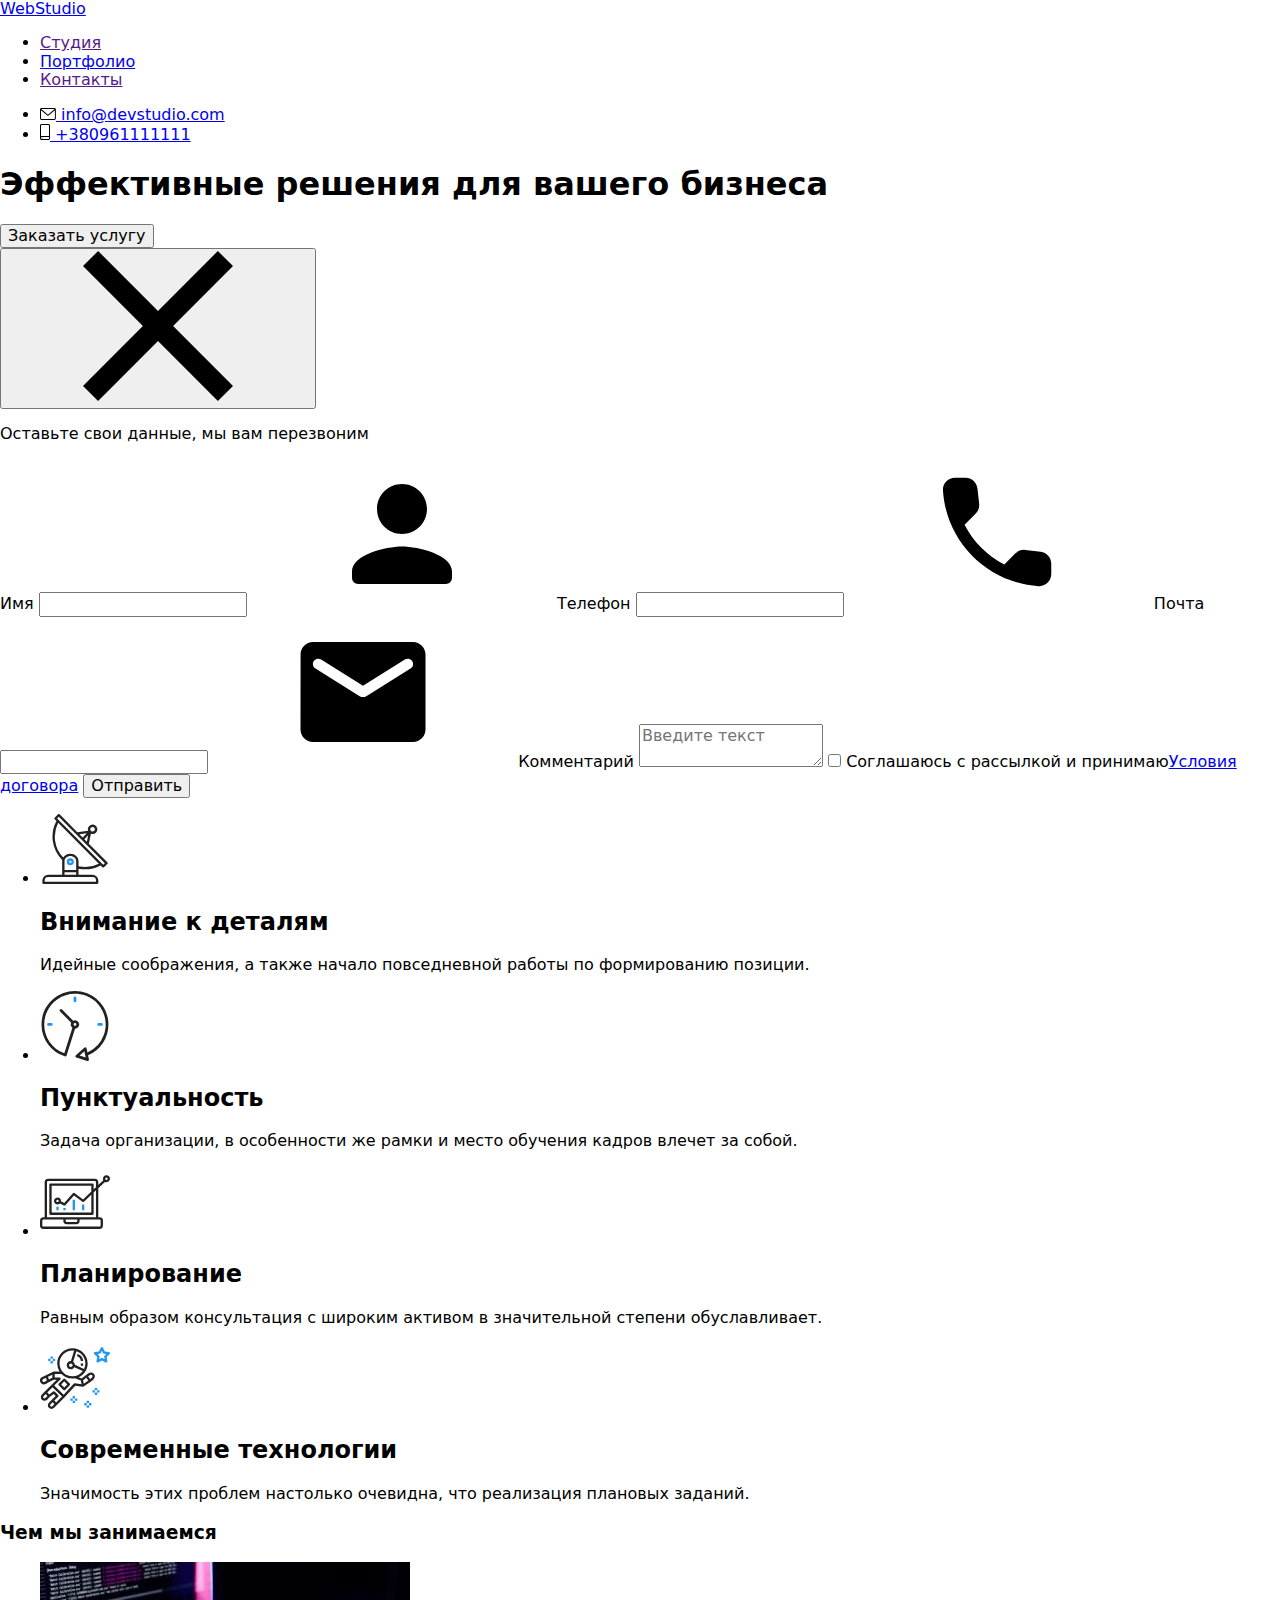
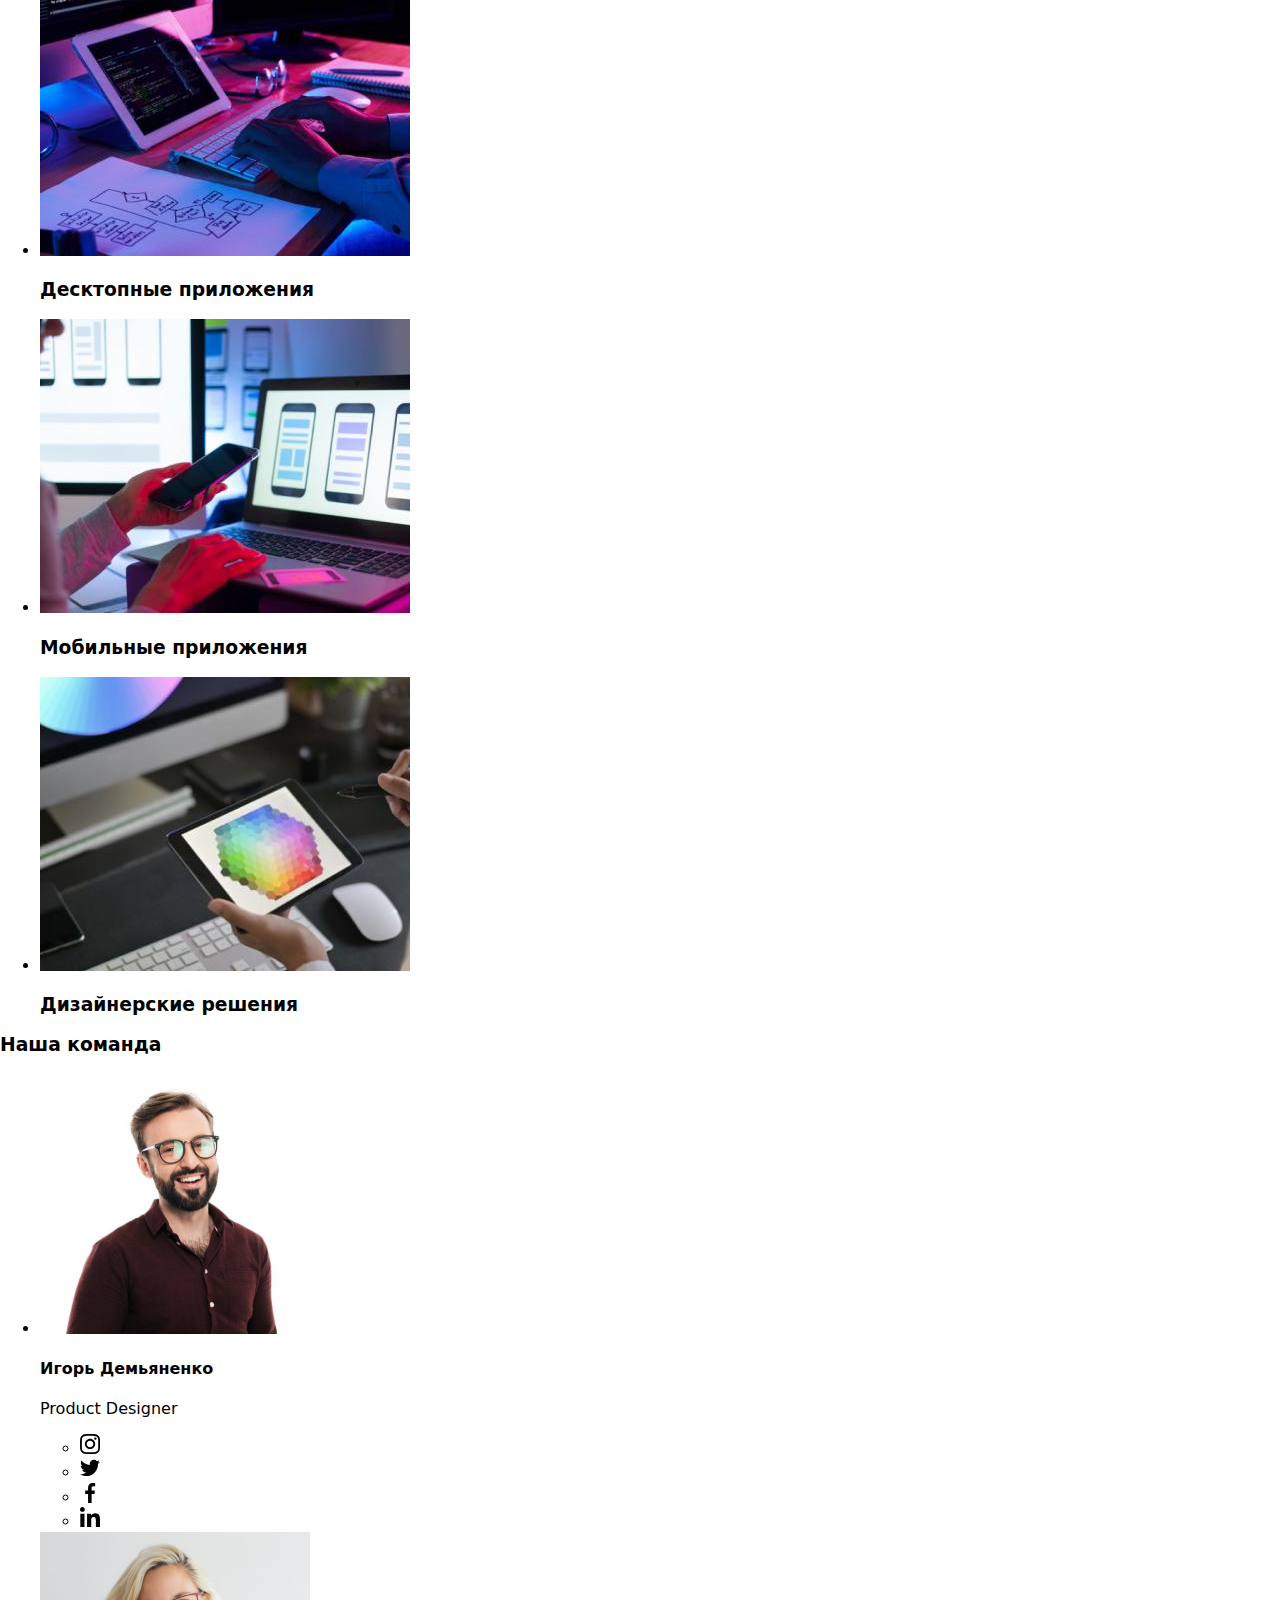
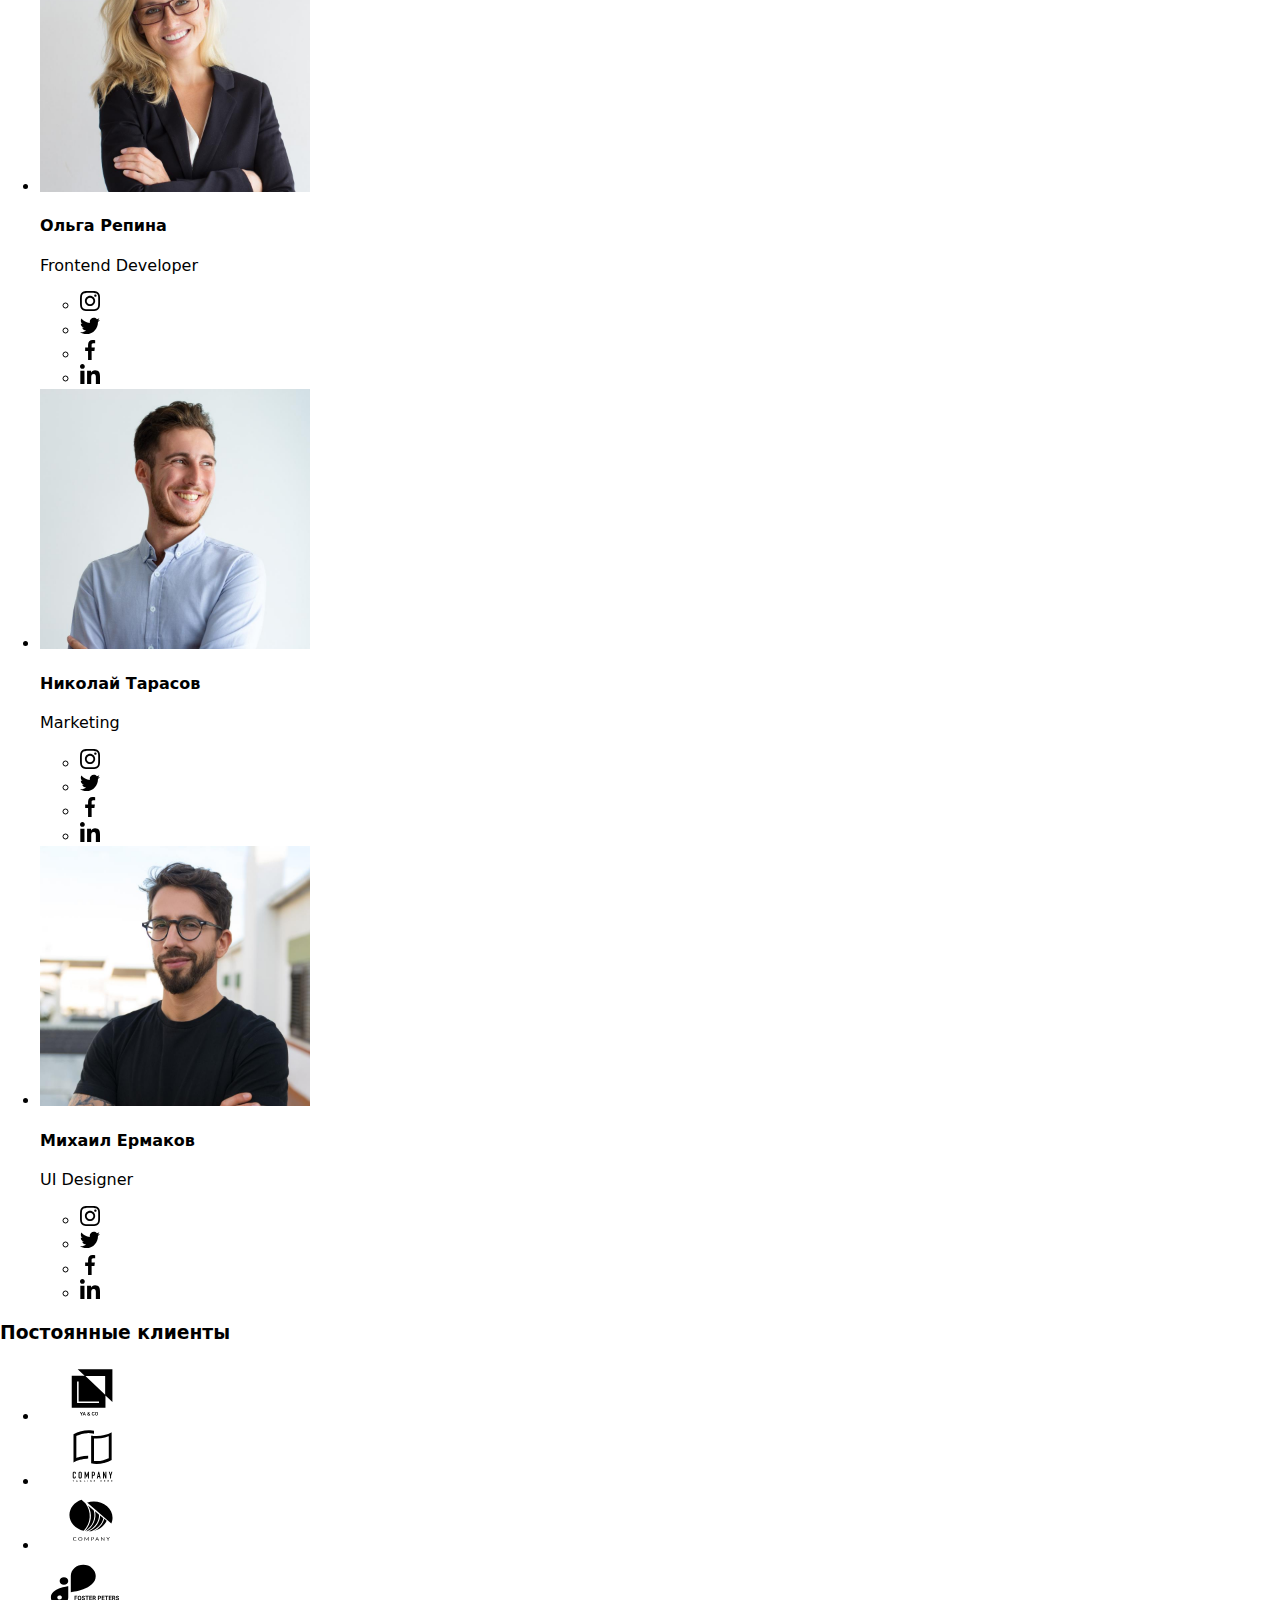
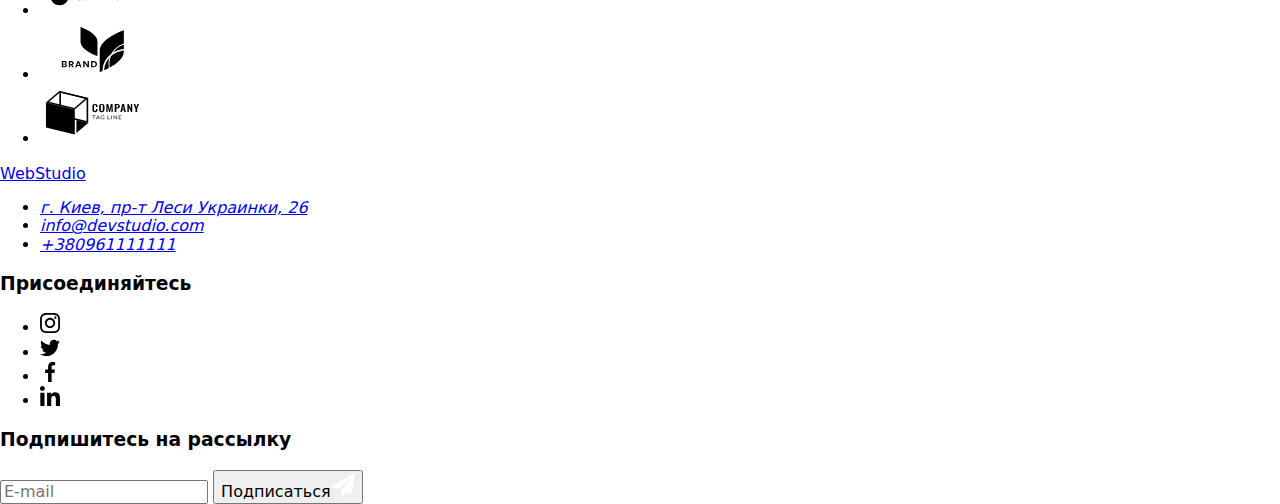
==== index.html @ 58b60725 "adding html" ====
<!DOCTYPE html>
<html lang="ru">
<head>
    <meta charset="UTF-8">
    <meta http-equiv="X-UA-Compatible" content="IE=edge">
    <meta name="viewport" content="width=device-width, initial-scale=1.0">
    <title>WebStudio</title>
    <link rel="preconnect" href="https://fonts.googleapis.com">
    <link rel="preconnect" href="https://fonts.gstatic.com" crossorigin>
    <link href="https://fonts.googleapis.com/css2?family=Raleway:wght@700&family=Roboto:wght@400;500;700;900&display=swap"
        rel="stylesheet">
    <link rel="stylesheet" href="https://cdnjs.cloudflare.com/ajax/libs/modern-normalize/1.1.0/modern-normalize.min.css">
    <link rel="stylesheet" href="./css/styles.css">
</head>

<body>
    <!-- Шапка -->
    <header class="header">
        <div class="container main-nav">
    <nav class="main-nav">
    <a href="/index.html" class="logo">Web<span class="logo-part">Studio</span></a>
    <ul class="site-nav">
        <li class="item"><a href="" class="link current">Студия</a></li>
        <li class="item"><a href="./portfolio.html" class="link">Портфолио</a></li>
        <li class="item"><a href="" class="link">Контакты</a></li>
    </ul>
    </nav>
    <ul class="contacts-nav">
    <li class="item">
        <a href="mailto:info@devstudio.com" class="link">
            <svg class="header-icon" width="16px" height="12px">
                <use href="./images/sprite.svg#icon-envelope"></use>
            </svg>
            info@devstudio.com
        </a>
    </li>
    <li class="item">
        <a href="tel:+380961111111" class="link">
            <svg class="header-icon" width="10px" height="16px">
                <use href="./images/sprite.svg#icon-smartphone"></use>
            </svg>
            +380961111111
        </a>
    </li>
    </ul>
    </div>
    </header>

<main>
    <!-- Герой -->
      <section class="hero">
        <div class="container">
        <h1 class="title">Эффективные решения для вашего бизнеса</h1>
        <button type="button" class="button" data-modal-open>Заказать услугу</button>
    </div>
    <!-- Модальное окно -->
    <div class="backdrop is-hidden" data-modal>
        <div class="modal">
            <button class="modal-btn" type="button" data-modal-close>
                <svg class="icon-close">
                    <use href="./images/sprite.svg#icon-close"></use>
                </svg>
            </button>

            <p class="modal-title">Оставьте свои данные, мы вам перезвоним</p>
            <form class="modal-form" autocomplete="off">
                <label class="modal-label">
                    <span class="modal-label-title">Имя</span>
                    <input class="modal-input" type="text" required>
                    <svg class="icon-modal">
                        <use href="./images/sprite.svg#icon-user"></use>
                    </svg>
                </label>
                <label class="modal-label">
                    <span class="modal-label-title">Телефон</span>
                    <input class="modal-input" type="tel" required>
                    <svg class="icon-modal">
                        <use href="./images/sprite.svg#icon-tel"></use>
                    </svg>
                </label>
                <label class="modal-label">
                    <span class="modal-label-title">Почта</span>
                    <input class="modal-input" type="email" required>
                    <svg class="icon-modal">
                        <use href="./images/sprite.svg#icon-mail"></use>
                    </svg>
                </label>
                <label class="modal-label">
                    <span class="modal-label-title">Комментарий</span>
                    <textarea class="area-text" name="comment" placeholder="Введите текст"></textarea>
                </label>
                <label class="modal-checkbox">
                    <input class="checkbox" type="checkbox" required>
                    <span class="icon-check"></span>
                    Соглашаюсь с рассылкой и принимаю<a class="terms-link" href="#">Условия
                        договора</a>
                </label>
                <button class="modal-button" type="submit">Отправить</button>
                </form>
            </form>
        </div>
    </div>

    </section>
       <!-- Наши преимущества -->
    <section class="section">
        <div class="container">
    <ul class="benefits">
        <li class="item">
            <div class="benefits-icon-block">
            <svg class="benefits-icon" width="70px" height="70px">
                <use href="./images/sprite.svg#icon-antenna"></use>
            </svg>
            </div>
            <h2 class="benefits-title">Внимание к деталям</h2>
            <p class="benefits-text">Идейные соображения, а также начало повседневной работы по формированию позиции.</p>
        </li>
        <li class="item">
            <div class="benefits-icon-block">
            <svg class="benefits-icon" width="70px" height="70px">
                <use href="./images/sprite.svg#icon-clock"></use>
            </svg>
            </div>
            <h2 class="benefits-title">Пунктуальность</h2>
            <p class="benefits-text">Задача организации, в особенности же рамки и место обучения кадров влечет за собой.</p>
        </li>
        <li class="item">
            <div class="benefits-icon-block">
            <svg class="benefits-icon" width="70px" height="70px">
                <use href="./images/sprite.svg#icon-diagram"></use>
            </svg>
            </div>
            <h2 class="benefits-title">Планирование</h2>
            <p class="benefits-text">Равным образом консультация с широким активом в значительной степени обуславливает.</p>
        </li>
        <li class="item">
            <div class="benefits-icon-block">
            <svg class="benefits-icon" width="70px" height="70px">
                <use href="./images/sprite.svg#icon-astronaut"></use>
            </svg>
            </div>
            <h2 class="benefits-title">Современные технологии</h2>
            <p class="benefits-text">Значимость этих проблем настолько очевидна, что реализация плановых заданий.</p>
        </li>
    </ul>
    </div>
</section>
    <!-- Чем мы занимаемся -->
<section class="work">
    <div class="container">
    <h3 class="title">Чем мы занимаемся</h3>
    <ul class="work-items">
    <li class="item">
        <div class="work-box-image">
    <img src="./images/box1.jpg" alt="developer" width="370" class="img">
    <div class="work-box">
        <h3 class="work-box-title">Десктопные приложения</h3>
    </div>
    </div>
</li>
    <li class="item">
        <div class="work-box-image">
    <img src="./images/box2.jpg" alt="mobile-app" width="370" class="img">
    <div class="work-box">
        <h3 class="work-box-title">Мобильные приложения</h3>
    </div>
    </div>
    </li>
    <li class="item">
        <div class="work-box-image">
    <img src="./images/box3.jpg" alt="web-design" width="370" class="img">
    <div class="work-box">
        <h3 class="work-box-title">Дизайнерские решения</h3>
    </div>
    </div>
    </li>
    </ul>
    </div>
</section>
    <!-- Наша команда -->
<section class="team section">
    <div class="container">
    <h3 class="title">Наша команда</h3>
    <ul class="team-list">
    <li class="item">
        <img src="./images/photo1.jpg" alt="product-desinger-photo" width="270" class="img">
        <h4 class="team-member">Игорь Демьяненко</h4>
        <p lang="en" class="profession">Product Designer</p>
        <ul class="team-social list">
            <li class="team-social-item">
                <a href="https://www.instagram.com" class="team-social-link link">
                <svg class="team-social-icon" width="20px" height="20px">
                    <use href="./images/sprite.svg#icon-instagram"></use>
                </svg>
                </a>
            </li>
            <li class="team-social-item">
                <a href="https://www.twitter.com" class="team-social-link link">
                    <svg class="team-social-icon" width="20px" height="20px">
                        <use href="./images/sprite.svg#icon-twitter"></use>
                    </svg>
                </a>
            </li>
            <li class="team-social-item">
                <a href="https://www.facebook.com" class="team-social-link link">
                    <svg class="team-social-icon" width="20px" height="20px">
                        <use href="./images/sprite.svg#icon-facebook"></use>
                    </svg>
                </a>
            </li>
            <li class="team-social-item">
                <a href="https://www.linkedin.com" class="team-social-link link">
                    <svg class="team-social-icon" width="20px" height="20px">
                        <use href="./images/sprite.svg#icon-linkedin"></use>
                    </svg>
                </a>
            </li>
        </ul>
    </li>
    <li class="item">
        <img src="./images/photo2.jpg" alt="frontend-developer-photo" width="270" class="img">
        <h4 class="team-member">Ольга Репина</h4>
        <p lang="en" class="profession">Frontend Developer</p>
        <ul class="team-social list">
            <li class="team-social-item">
                <a href="https://www.instagram.com" class="team-social-link link">
                    <svg class="team-social-icon" width="20px" height="20px">
                        <use href="./images/sprite.svg#icon-instagram"></use>
                    </svg>
                </a>
            </li>
            <li class="team-social-item">
                <a href="https://www.twitter.com" class="team-social-link link">
                    <svg class="team-social-icon" width="20px" height="20px">
                        <use href="./images/sprite.svg#icon-twitter"></use>
                    </svg>
                </a>
            </li>
            <li class="team-social-item">
                <a href="https://www.facebook.com" class="team-social-link link">
                    <svg class="team-social-icon" width="20px" height="20px">
                        <use href="./images/sprite.svg#icon-facebook"></use>
                    </svg>
                </a>
            </li>
            <li class="team-social-item">
                <a href="https://www.linkedin.com" class="team-social-link link">
                    <svg class="team-social-icon" width="20px" height="20px">
                        <use href="./images/sprite.svg#icon-linkedin"></use>
                    </svg>
                </a>
            </li>
        </ul>
    </li>
    <li class="item">
        <img src="./images/photo3.jpg" alt="marketing-manager-photo" width="270" class="img">
        <h4 class="team-member">Николай Тарасов</h4>
        <p lang="en" class="profession">Marketing</p>
        <ul class="team-social list">
            <li class="team-social-item">
                <a href="https://www.instagram.com" class="team-social-link link">
                    <svg class="team-social-icon" width="20px" height="20px">
                        <use href="./images/sprite.svg#icon-instagram"></use>
                    </svg>
                </a>
            </li>
            <li class="team-social-item">
                <a href="https://www.twitter.com" class="team-social-link link">
                    <svg class="team-social-icon" width="20px" height="20px">
                        <use href="./images/sprite.svg#icon-twitter"></use>
                    </svg>
                </a>
            </li>
            <li class="team-social-item">
                <a href="https://www.facebook.com" class="team-social-link link">
                    <svg class="team-social-icon" width="20px" height="20px">
                        <use href="./images/sprite.svg#icon-facebook"></use>
                    </svg>
                </a>
            </li>
            <li class="team-social-item">
                <a href="https://www.linkedin.com" class="team-social-link link">
                    <svg class="team-social-icon" width="20px" height="20px">
                        <use href="./images/sprite.svg#icon-linkedin"></use>
                    </svg>
                </a>
            </li>
        </ul>
    </li>
    <li class="item">
        <img src="./images/photo4.jpg" alt="ui-designer-photo" width="270" class="img">
        <h4 class="team-member">Михаил Ермаков</h4>
        <p lang="en" class="profession">UI Designer</p>
        <ul class="team-social list">
            <li class="team-social-item">
                <a href="https://www.instagram.com" class="team-social-link link">
                    <svg class="team-social-icon" width="20px" height="20px">
                        <use href="./images/sprite.svg#icon-instagram"></use>
                    </svg>
                </a>
            </li>
            <li class="team-social-item">
                <a href="https://www.twitter.com" class="team-social-link link">
                    <svg class="team-social-icon" width="20px" height="20px">
                        <use href="./images/sprite.svg#icon-twitter"></use>
                    </svg>
                </a>
            </li>
            <li class="team-social-item">
                <a href="https://www.facebook.com" class="team-social-link link">
                    <svg class="team-social-icon" width="20px" height="20px">
                        <use href="./images/sprite.svg#icon-facebook"></use>
                    </svg>
                </a>
            </li>
            <li class="team-social-item">
                <a href="https://www.linkedin.com" class="team-social-link link">
                    <svg class="team-social-icon" width="20px" height="20px">
                        <use href="./images/sprite.svg#icon-linkedin"></use>
                    </svg>
                </a>
            </li>
        </ul>
    </li>
    </ul>
    </div>
    </section>
    <!-- Постоянные клиенты -->
<section class="clients section">
    <div class="container">
        <h3 class="title">Постоянные клиенты</h3>
        <ul class="clients-list">
            <li class="clients-item">
        <div class="clients-icon-block">
        <a href="" class="clients-link">
        <svg class="clients-icon" width="106px" height="60px">
        <use href="./images/sprite.svg#icon-Logo-1"></use>
        </svg>
        </a>
        </div>
            </li>
            <li class="clients-item">
                <div class="clients-icon-block">
                    <a href="" class="clients-link">
                        <svg class="clients-icon" width="106px" height="60px">
                            <use href="./images/sprite.svg#icon-Logo-2"></use>
                        </svg>
                    </a>
                </div>
            </li>
            <li class="clients-item">
                <div class="clients-icon-block">
                    <a href="" class="clients-link">
                        <svg class="clients-icon" width="106px" height="60px">
                            <use href="./images/sprite.svg#icon-Logo-3"></use>
                        </svg>
                    </a>
                </div>
            </li>
            <li class="clients-item">
                <div class="clients-icon-block">
                    <a href="" class="clients-link">
                        <svg class="clients-icon" width="106px" height="60px">
                            <use href="./images/sprite.svg#icon-Logo-4"></use>
                        </svg>
                    </a>
                </div>
            </li>
            <li class="clients-item">
                <div class="clients-icon-block">
                    <a href="" class="clients-link">
                        <svg class="clients-icon" width="106px" height="60px">
                            <use href="./images/sprite.svg#icon-Logo-5"></use>
                        </svg>
                    </a>
                </div>
            </li>
            <li class="clients-item">
                <div class="clients-icon-block">
                    <a href="" class="clients-link">
                        <svg class="clients-icon" width="106px" height="60px">
                            <use href="./images/sprite.svg#icon-Logo-6"></use>
                        </svg>
                    </a>
                </div>
            </li>
        </ul>
    </div>
    </section>
</main>
    <!-- Подвал -->
<footer class="footer-main">
    <div class="container footer">
        <div class="footer-nav">
    <a href="/index.html" class="logo">Web<span class="logo-part-2">Studio</span></a>
    <address class="address">
    <ul class="footer-items">
        <li class="item">
            <a href="https://www.google.com.ua/maps/place/%D0%B1%D1%83%D0%BB.+%D0%9B%D0%B5%D1%81%D0%B8+%D0%A3%D0%BA%D1%80%D0%B0%D0%B8%D0%BD%D0%BA%D0%B8,+26,+%D0%9A%D0%B8%D0%B5%D0%B2,+02000/@50.4265841,30.5361971,17z/data=!3m1!4b1!4m5!3m4!1s0x40d4cf0e033ecbe9:0x57a4dffefec77da0!8m2!3d50.4265807!4d30.5383858?hl=ru" target="_blank" class="actual-address">г. Киев, пр-т Леси Украинки, 26</a>
        </li>
        <li class="item">
            <a href="mailto:info@devstudio.com" class="contacts">info@devstudio.com</a>
        </li>
        <li class="item">
            <a href="tel:+380961111111" class="contacts">+380961111111</a>
        </li>
    </ul>
    </address>
    </div>
    <div class="connection">
        <h3 class="conection-title">Присоединяйтесь</h3>
        <ul class="connection-social">
            <li class="connection-social-item">
                <a href="https://www.instagram.com" class="connection-link">
                    <svg class="connection-social-icon" width="20px" height="20px">
                        <use href="./images/sprite.svg#icon-instagram"></use>
                    </svg>
                </a>
            </li>
            <li class="connection-social-item">
                <a href="https://www.twitter.com" class="connection-link">
                    <svg class="connection-social-icon" width="20px" height="20px">
                        <use href="./images/sprite.svg#icon-twitter"></use>
                    </svg>
                </a>
            </li>
            <li class="connection-social-item">
                <a href="https://www.facebook.com" class="connection-link">
                    <svg class="connection-social-icon" width="20px" height="20px">
                        <use href="./images/sprite.svg#icon-facebook"></use>
                    </svg>
                </a>
            </li>
            <li class="connection-social-item">
                <a href="https://www.linkedin.com" class="connection-link">
                    <svg class="connection-social-icon" width="20px" height="20px">
                        <use href="./images/sprite.svg#icon-linkedin"></use>
                    </svg>
                </a>
            </li>
        </ul>
    </div>
    <div class="mailing">
        <h3 class="mailing-title">Подпишитесь на рассылку</h3>
        <form class="mailing-form">
           <input type="text" name="mailing" placeholder="E-mail" autocomplete="off" class="footer-input"/>
           <button type="submit" class="footer-button">Подписаться<svg class="icon-send" width="24" height="24">
                <use href="./images/sprite.svg#icon-send"></use>
                </svg>
           </button>
        </form>
    </div>
</div>
    </footer>

    <script src="./js/modal.js"></script>
</body>
</html>
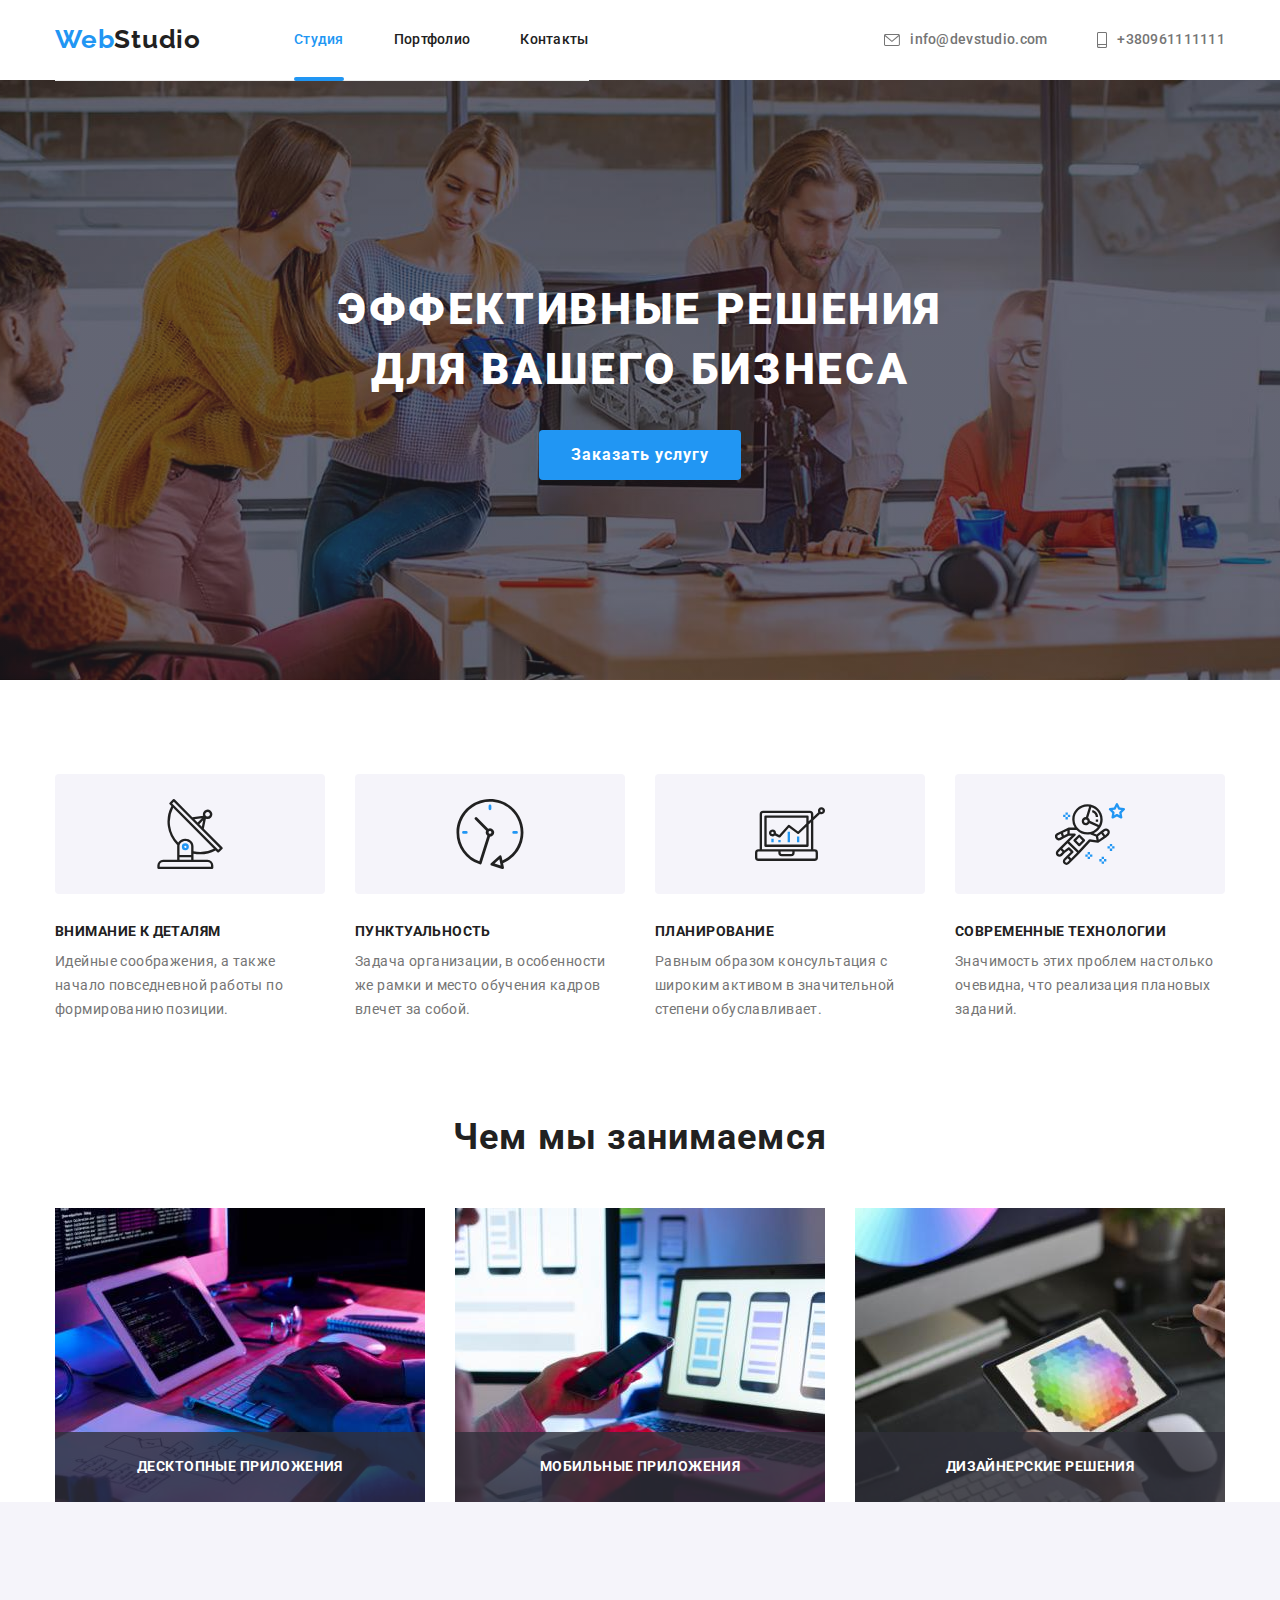
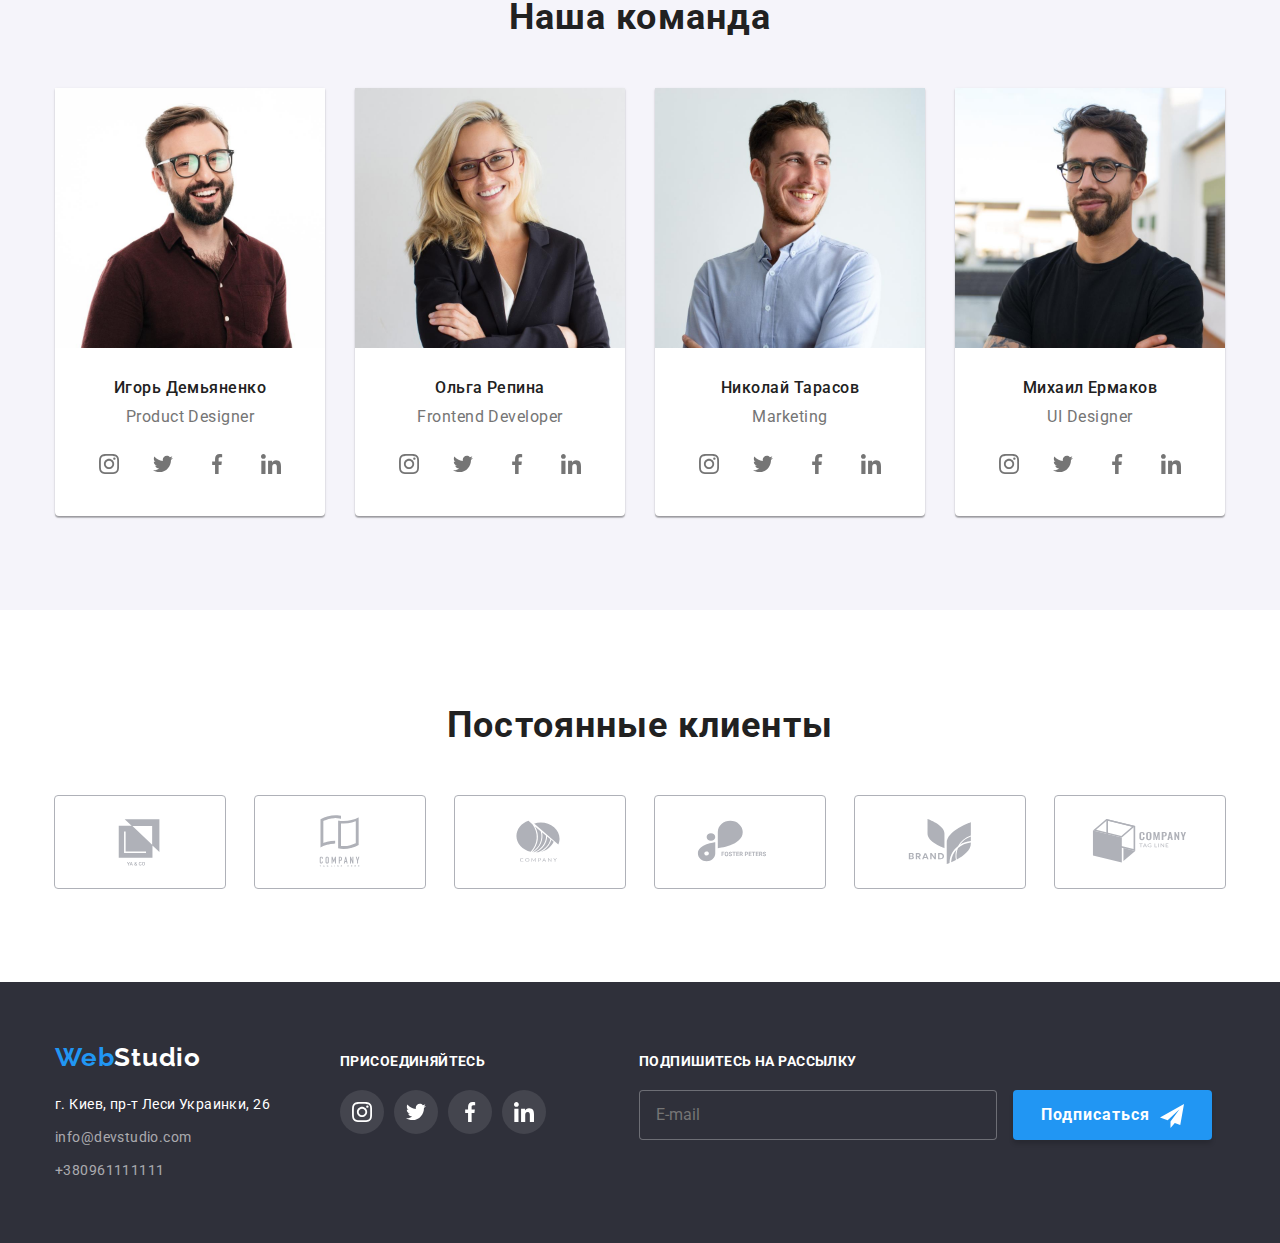
==== commit ea7bece9: "update with BEM" ====
--- a/index.html
+++ b/index.html
@@ -20,23 +20,23 @@
     <nav class="main-nav">
     <a href="/index.html" class="logo">Web<span class="logo-part">Studio</span></a>
     <ul class="site-nav">
-        <li class="item"><a href="" class="link current">Студия</a></li>
-        <li class="item"><a href="./portfolio.html" class="link">Портфолио</a></li>
-        <li class="item"><a href="" class="link">Контакты</a></li>
+        <li class="site-nav__item"><a href="" class="site-nav__link current">Студия</a></li>
+        <li class="site-nav__item"><a href="./portfolio.html" class="site-nav__link">Портфолио</a></li>
+        <li class="site-nav__item"><a href="" class="site-nav__link">Контакты</a></li>
     </ul>
     </nav>
     <ul class="contacts-nav">
-    <li class="item">
-        <a href="mailto:info@devstudio.com" class="link">
-            <svg class="header-icon" width="16px" height="12px">
+    <li class="contacts-nav__item">
+        <a href="mailto:info@devstudio.com" class="contacts-nav__link">
+            <svg class="contacts-nav__header-icon" width="16px" height="12px">
                 <use href="./images/sprite.svg#icon-envelope"></use>
             </svg>
             info@devstudio.com
         </a>
     </li>
-    <li class="item">
-        <a href="tel:+380961111111" class="link">
-            <svg class="header-icon" width="10px" height="16px">
+    <li class="contacts-nav__item">
+        <a href="tel:+380961111111" class="contacts-nav__link">
+            <svg class="contacts-nav__header-icon" width="10px" height="16px">
                 <use href="./images/sprite.svg#icon-smartphone"></use>
             </svg>
             +380961111111
@@ -50,49 +50,49 @@
     <!-- Герой -->
       <section class="hero">
         <div class="container">
-        <h1 class="title">Эффективные решения для вашего бизнеса</h1>
-        <button type="button" class="button" data-modal-open>Заказать услугу</button>
+        <h1 class="hero__title">Эффективные решения для вашего бизнеса</h1>
+        <button type="button" class="hero__button" data-modal-open>Заказать услугу</button>
     </div>
     <!-- Модальное окно -->
     <div class="backdrop is-hidden" data-modal>
         <div class="modal">
-            <button class="modal-btn" type="button" data-modal-close>
-                <svg class="icon-close">
+            <button class="modal__button-close" type="button" data-modal-close>
+                <svg class="modal__icon-close">
                     <use href="./images/sprite.svg#icon-close"></use>
                 </svg>
             </button>
 
-            <p class="modal-title">Оставьте свои данные, мы вам перезвоним</p>
-            <form class="modal-form" autocomplete="off">
+            <p class="modal__title">Оставьте свои данные, мы вам перезвоним</p>
+            <form class="modal__form" autocomplete="off">
                 <label class="modal-label">
-                    <span class="modal-label-title">Имя</span>
-                    <input class="modal-input" type="text" required>
-                    <svg class="icon-modal">
+                    <span class="modal-label__title">Имя</span>
+                    <input class="modal-label__input" type="text" required>
+                    <svg class="modal-label__icon">
                         <use href="./images/sprite.svg#icon-user"></use>
                     </svg>
                 </label>
                 <label class="modal-label">
-                    <span class="modal-label-title">Телефон</span>
-                    <input class="modal-input" type="tel" required>
-                    <svg class="icon-modal">
+                    <span class="modal-label__title">Телефон</span>
+                    <input class="modal-label__input" type="tel" required>
+                    <svg class="modal-label__icon">
                         <use href="./images/sprite.svg#icon-tel"></use>
                     </svg>
                 </label>
                 <label class="modal-label">
-                    <span class="modal-label-title">Почта</span>
-                    <input class="modal-input" type="email" required>
-                    <svg class="icon-modal">
+                    <span class="modal-label__title">Почта</span>
+                    <input class="modal-label__input" type="email" required>
+                    <svg class="modal-label__icon">
                         <use href="./images/sprite.svg#icon-mail"></use>
                     </svg>
                 </label>
                 <label class="modal-label">
-                    <span class="modal-label-title">Комментарий</span>
-                    <textarea class="area-text" name="comment" placeholder="Введите текст"></textarea>
+                    <span class="modal-label__title">Комментарий</span>
+                    <textarea class="modal-label__area-text" name="comment" placeholder="Введите текст"></textarea>
                 </label>
-                <label class="modal-checkbox">
-                    <input class="checkbox" type="checkbox" required>
-                    <span class="icon-check"></span>
-                    Соглашаюсь с рассылкой и принимаю<a class="terms-link" href="#">Условия
+                <label class="modal-check">
+                    <input class="modal-check__checkbox" type="checkbox" required>
+                    <span class="modal-check__icon-check"></span>
+                    Соглашаюсь с рассылкой и принимаю<a class="modal-check__terms-link" href="#">Условия
                         договора</a>
                 </label>
                 <button class="modal-button" type="submit">Отправить</button>
@@ -106,41 +106,41 @@
     <section class="section">
         <div class="container">
     <ul class="benefits">
-        <li class="item">
-            <div class="benefits-icon-block">
-            <svg class="benefits-icon" width="70px" height="70px">
+        <li class="benefits-item">
+            <div class="benefits-item__icon-block">
+            <svg class="bbenefits-item__icon" width="70px" height="70px">
                 <use href="./images/sprite.svg#icon-antenna"></use>
             </svg>
             </div>
-            <h2 class="benefits-title">Внимание к деталям</h2>
-            <p class="benefits-text">Идейные соображения, а также начало повседневной работы по формированию позиции.</p>
-        </li>
-        <li class="item">
-            <div class="benefits-icon-block">
-            <svg class="benefits-icon" width="70px" height="70px">
+            <h2 class="benefits-item__title">Внимание к деталям</h2>
+            <p class="benefits-item__text">Идейные соображения, а также начало повседневной работы по формированию позиции.</p>
+        </li>
+        <li class="benefits-item">
+            <div class="benefits-item__icon-block">
+            <svg class="benefits-item__icon" width="70px" height="70px">
                 <use href="./images/sprite.svg#icon-clock"></use>
             </svg>
             </div>
-            <h2 class="benefits-title">Пунктуальность</h2>
-            <p class="benefits-text">Задача организации, в особенности же рамки и место обучения кадров влечет за собой.</p>
-        </li>
-        <li class="item">
-            <div class="benefits-icon-block">
-            <svg class="benefits-icon" width="70px" height="70px">
+            <h2 class="benefits-item__title">Пунктуальность</h2>
+            <p class="benefits-item__text">Задача организации, в особенности же рамки и место обучения кадров влечет за собой.</p>
+        </li>
+        <li class="benefits-item">
+            <div class="benefits-item__icon-block">
+            <svg class="benefits-item__icon" width="70px" height="70px">
                 <use href="./images/sprite.svg#icon-diagram"></use>
             </svg>
             </div>
-            <h2 class="benefits-title">Планирование</h2>
-            <p class="benefits-text">Равным образом консультация с широким активом в значительной степени обуславливает.</p>
-        </li>
-        <li class="item">
-            <div class="benefits-icon-block">
-            <svg class="benefits-icon" width="70px" height="70px">
+            <h2 class="benefits-item__title">Планирование</h2>
+            <p class="benefits-item__text">Равным образом консультация с широким активом в значительной степени обуславливает.</p>
+        </li>
+        <li class="benefits-item">
+            <div class="benefits-item__icon-block">
+            <svg class="benefits-item__icon" width="70px" height="70px">
                 <use href="./images/sprite.svg#icon-astronaut"></use>
             </svg>
             </div>
-            <h2 class="benefits-title">Современные технологии</h2>
-            <p class="benefits-text">Значимость этих проблем настолько очевидна, что реализация плановых заданий.</p>
+            <h2 class="benefits-item__title">Современные технологии</h2>
+            <p class="benefits-item__text">Значимость этих проблем настолько очевидна, что реализация плановых заданий.</p>
         </li>
     </ul>
     </div>
@@ -148,29 +148,29 @@
     <!-- Чем мы занимаемся -->
 <section class="work">
     <div class="container">
-    <h3 class="title">Чем мы занимаемся</h3>
+    <h3 class="work__title">Чем мы занимаемся</h3>
     <ul class="work-items">
-    <li class="item">
-        <div class="work-box-image">
+    <li class="work-items__item">
+        <div class="work-items__box-image">
     <img src="./images/box1.jpg" alt="developer" width="370" class="img">
-    <div class="work-box">
-        <h3 class="work-box-title">Десктопные приложения</h3>
+    <div class="work-items__work-box">
+        <h3 class="work-items__work-box-title">Десктопные приложения</h3>
     </div>
     </div>
 </li>
-    <li class="item">
-        <div class="work-box-image">
+    <li class="work-items__item">
+        <div class="work-items__box-image">
     <img src="./images/box2.jpg" alt="mobile-app" width="370" class="img">
-    <div class="work-box">
-        <h3 class="work-box-title">Мобильные приложения</h3>
-    </div>
-    </div>
-    </li>
-    <li class="item">
-        <div class="work-box-image">
+    <div class="work-items__work-box">
+        <h3 class="work-items__work-box-title">Мобильные приложения</h3>
+    </div>
+    </div>
+    </li>
+    <li class="work-items__item">
+        <div class="work-items__box-image">
     <img src="./images/box3.jpg" alt="web-design" width="370" class="img">
-    <div class="work-box">
-        <h3 class="work-box-title">Дизайнерские решения</h3>
+    <div class="work-items__work-box">
+        <h3 class="work-items__work-box-title">Дизайнерские решения</h3>
     </div>
     </div>
     </li>
@@ -180,142 +180,146 @@
     <!-- Наша команда -->
 <section class="team section">
     <div class="container">
-    <h3 class="title">Наша команда</h3>
+    <h3 class="team__title">Наша команда</h3>
     <ul class="team-list">
-    <li class="item">
+
+    <li class="team-item">
         <img src="./images/photo1.jpg" alt="product-desinger-photo" width="270" class="img">
-        <h4 class="team-member">Игорь Демьяненко</h4>
-        <p lang="en" class="profession">Product Designer</p>
+        <h4 class="team-item__member">Игорь Демьяненко</h4>
+        <p lang="en" class="team-item__profession">Product Designer</p>
         <ul class="team-social list">
-            <li class="team-social-item">
-                <a href="https://www.instagram.com" class="team-social-link link">
-                <svg class="team-social-icon" width="20px" height="20px">
+            <li class="team-social__item">
+                <a href="https://www.instagram.com" class="team-social__link link">
+                <svg class="team-social__icon" width="20px" height="20px">
                     <use href="./images/sprite.svg#icon-instagram"></use>
                 </svg>
                 </a>
             </li>
-            <li class="team-social-item">
-                <a href="https://www.twitter.com" class="team-social-link link">
-                    <svg class="team-social-icon" width="20px" height="20px">
+            <li class="team-social__item">
+                <a href="https://www.twitter.com" class="team-social__link link">
+                    <svg class="team-social__icon" width="20px" height="20px">
                         <use href="./images/sprite.svg#icon-twitter"></use>
                     </svg>
                 </a>
             </li>
-            <li class="team-social-item">
-                <a href="https://www.facebook.com" class="team-social-link link">
-                    <svg class="team-social-icon" width="20px" height="20px">
+            <li class="team-social__item">
+                <a href="https://www.facebook.com" class="team-social__link link">
+                    <svg class="team-social__icon" width="20px" height="20px">
                         <use href="./images/sprite.svg#icon-facebook"></use>
                     </svg>
                 </a>
             </li>
-            <li class="team-social-item">
-                <a href="https://www.linkedin.com" class="team-social-link link">
-                    <svg class="team-social-icon" width="20px" height="20px">
+            <li class="team-social__item">
+                <a href="https://www.linkedin.com" class="team-social__link link">
+                    <svg class="team-social__icon" width="20px" height="20px">
                         <use href="./images/sprite.svg#icon-linkedin"></use>
                     </svg>
                 </a>
             </li>
         </ul>
     </li>
-    <li class="item">
+
+    <li class="team-item">
         <img src="./images/photo2.jpg" alt="frontend-developer-photo" width="270" class="img">
-        <h4 class="team-member">Ольга Репина</h4>
-        <p lang="en" class="profession">Frontend Developer</p>
+        <h4 class="team-item__member">Ольга Репина</h4>
+        <p lang="en" class="team-item__profession">Frontend Developer</p>
         <ul class="team-social list">
-            <li class="team-social-item">
-                <a href="https://www.instagram.com" class="team-social-link link">
-                    <svg class="team-social-icon" width="20px" height="20px">
+            <li class="team-social__item">
+                <a href="https://www.instagram.com" class="team-social__link link">
+                    <svg class="team-social__icon" width="20px" height="20px">
                         <use href="./images/sprite.svg#icon-instagram"></use>
                     </svg>
                 </a>
             </li>
-            <li class="team-social-item">
-                <a href="https://www.twitter.com" class="team-social-link link">
-                    <svg class="team-social-icon" width="20px" height="20px">
+            <li class="team-social__item">
+                <a href="https://www.twitter.com" class="team-social__link link">
+                    <svg class="team-social__icon" width="20px" height="20px">
                         <use href="./images/sprite.svg#icon-twitter"></use>
                     </svg>
                 </a>
             </li>
-            <li class="team-social-item">
-                <a href="https://www.facebook.com" class="team-social-link link">
-                    <svg class="team-social-icon" width="20px" height="20px">
+            <li class="team-social__item">
+                <a href="https://www.facebook.com" class="team-social__link link">
+                    <svg class="team-social__icon" width="20px" height="20px">
                         <use href="./images/sprite.svg#icon-facebook"></use>
                     </svg>
                 </a>
             </li>
-            <li class="team-social-item">
-                <a href="https://www.linkedin.com" class="team-social-link link">
-                    <svg class="team-social-icon" width="20px" height="20px">
+            <li class="team-social__item">
+                <a href="https://www.linkedin.com" class="team-social__link link">
+                    <svg class="team-social__icon" width="20px" height="20px">
                         <use href="./images/sprite.svg#icon-linkedin"></use>
                     </svg>
                 </a>
             </li>
         </ul>
     </li>
-    <li class="item">
+
+    <li class="team-item">
         <img src="./images/photo3.jpg" alt="marketing-manager-photo" width="270" class="img">
-        <h4 class="team-member">Николай Тарасов</h4>
-        <p lang="en" class="profession">Marketing</p>
+        <h4 class="team-item__member">Николай Тарасов</h4>
+        <p lang="en" class="team-item__profession">Marketing</p>
         <ul class="team-social list">
-            <li class="team-social-item">
-                <a href="https://www.instagram.com" class="team-social-link link">
-                    <svg class="team-social-icon" width="20px" height="20px">
+            <li class="team-social__item">
+                <a href="https://www.instagram.com" class="team-social__link link">
+                    <svg class="team-social__icon" width="20px" height="20px">
                         <use href="./images/sprite.svg#icon-instagram"></use>
                     </svg>
                 </a>
             </li>
-            <li class="team-social-item">
-                <a href="https://www.twitter.com" class="team-social-link link">
-                    <svg class="team-social-icon" width="20px" height="20px">
+            <li class="team-social__item">
+                <a href="https://www.twitter.com" class="team-social__link link">
+                    <svg class="team-social__icon" width="20px" height="20px">
                         <use href="./images/sprite.svg#icon-twitter"></use>
                     </svg>
                 </a>
             </li>
-            <li class="team-social-item">
-                <a href="https://www.facebook.com" class="team-social-link link">
-                    <svg class="team-social-icon" width="20px" height="20px">
+            <li class="team-social__item">
+                <a href="https://www.facebook.com" class="team-social__link link">
+                    <svg class="team-social__icon" width="20px" height="20px">
                         <use href="./images/sprite.svg#icon-facebook"></use>
                     </svg>
                 </a>
             </li>
-            <li class="team-social-item">
-                <a href="https://www.linkedin.com" class="team-social-link link">
-                    <svg class="team-social-icon" width="20px" height="20px">
+            <li class="team-social__item">
+                <a href="https://www.linkedin.com" class="team-social__link link">
+                    <svg class="team-social__icon" width="20px" height="20px">
                         <use href="./images/sprite.svg#icon-linkedin"></use>
                     </svg>
                 </a>
             </li>
         </ul>
     </li>
-    <li class="item">
+
+    <li class="team-item">
         <img src="./images/photo4.jpg" alt="ui-designer-photo" width="270" class="img">
-        <h4 class="team-member">Михаил Ермаков</h4>
-        <p lang="en" class="profession">UI Designer</p>
+        <h4 class="team-item__member">Михаил Ермаков</h4>
+        <p lang="en" class="team-item__profession">UI Designer</p>
         <ul class="team-social list">
-            <li class="team-social-item">
-                <a href="https://www.instagram.com" class="team-social-link link">
-                    <svg class="team-social-icon" width="20px" height="20px">
+            <li class="team-social__item">
+                <a href="https://www.instagram.com" class="team-social__link link">
+                    <svg class="team-social__icon" width="20px" height="20px">
                         <use href="./images/sprite.svg#icon-instagram"></use>
                     </svg>
                 </a>
             </li>
-            <li class="team-social-item">
-                <a href="https://www.twitter.com" class="team-social-link link">
-                    <svg class="team-social-icon" width="20px" height="20px">
+            <li class="team-social__item">
+                <a href="https://www.twitter.com" class="team-social__link link">
+                    <svg class="team-social__icon" width="20px" height="20px">
                         <use href="./images/sprite.svg#icon-twitter"></use>
                     </svg>
                 </a>
             </li>
-            <li class="team-social-item">
-                <a href="https://www.facebook.com" class="team-social-link link">
-                    <svg class="team-social-icon" width="20px" height="20px">
+            <li class="team-social__item">
+                <a href="https://www.facebook.com" class="team-social__link link">
+                    <svg class="team-social__icon" width="20px" height="20px">
                         <use href="./images/sprite.svg#icon-facebook"></use>
                     </svg>
                 </a>
             </li>
-            <li class="team-social-item">
-                <a href="https://www.linkedin.com" class="team-social-link link">
-                    <svg class="team-social-icon" width="20px" height="20px">
+            <li class="team-social__item">
+                <a href="https://www.linkedin.com" class="team-social__link link">
+                    <svg class="team-social__icon" width="20px" height="20px">
                         <use href="./images/sprite.svg#icon-linkedin"></use>
                     </svg>
                 </a>
@@ -328,57 +332,57 @@
     <!-- Постоянные клиенты -->
 <section class="clients section">
     <div class="container">
-        <h3 class="title">Постоянные клиенты</h3>
+        <h3 class="clients__title">Постоянные клиенты</h3>
         <ul class="clients-list">
             <li class="clients-item">
-        <div class="clients-icon-block">
-        <a href="" class="clients-link">
-        <svg class="clients-icon" width="106px" height="60px">
+        <div class="clients-item__icon-block">
+        <a href="" class="clients-item__link">
+        <svg class="clients-item__icon" width="106px" height="60px">
         <use href="./images/sprite.svg#icon-Logo-1"></use>
         </svg>
         </a>
         </div>
             </li>
             <li class="clients-item">
-                <div class="clients-icon-block">
-                    <a href="" class="clients-link">
-                        <svg class="clients-icon" width="106px" height="60px">
+                <div class="clients-item__icon-block">
+                    <a href="" class="clients-item__link">
+                        <svg class="clients-item__icon" width="106px" height="60px">
                             <use href="./images/sprite.svg#icon-Logo-2"></use>
                         </svg>
                     </a>
                 </div>
             </li>
             <li class="clients-item">
-                <div class="clients-icon-block">
-                    <a href="" class="clients-link">
-                        <svg class="clients-icon" width="106px" height="60px">
+                <div class="clients-item__icon-block">
+                    <a href="" class="clients-item__link">
+                        <svg class="clients-item__icon" width="106px" height="60px">
                             <use href="./images/sprite.svg#icon-Logo-3"></use>
                         </svg>
                     </a>
                 </div>
             </li>
             <li class="clients-item">
-                <div class="clients-icon-block">
-                    <a href="" class="clients-link">
-                        <svg class="clients-icon" width="106px" height="60px">
+                <div class="clients-item__icon-block">
+                    <a href="" class="clients-item__link">
+                        <svg class="clients-item__icon" width="106px" height="60px">
                             <use href="./images/sprite.svg#icon-Logo-4"></use>
                         </svg>
                     </a>
                 </div>
             </li>
             <li class="clients-item">
-                <div class="clients-icon-block">
-                    <a href="" class="clients-link">
-                        <svg class="clients-icon" width="106px" height="60px">
+                <div class="clients-item__icon-block">
+                    <a href="" class="clients-item__link">
+                        <svg class="clients-item__icon" width="106px" height="60px">
                             <use href="./images/sprite.svg#icon-Logo-5"></use>
                         </svg>
                     </a>
                 </div>
             </li>
             <li class="clients-item">
-                <div class="clients-icon-block">
-                    <a href="" class="clients-link">
-                        <svg class="clients-icon" width="106px" height="60px">
+                <div class="clients-item__icon-block">
+                    <a href="" class="clients-item__link">
+                        <svg class="clients-item__icon" width="106px" height="60px">
                             <use href="./images/sprite.svg#icon-Logo-6"></use>
                         </svg>
                     </a>
@@ -393,58 +397,60 @@
     <div class="container footer">
         <div class="footer-nav">
     <a href="/index.html" class="logo">Web<span class="logo-part-2">Studio</span></a>
-    <address class="address">
-    <ul class="footer-items">
-        <li class="item">
-            <a href="https://www.google.com.ua/maps/place/%D0%B1%D1%83%D0%BB.+%D0%9B%D0%B5%D1%81%D0%B8+%D0%A3%D0%BA%D1%80%D0%B0%D0%B8%D0%BD%D0%BA%D0%B8,+26,+%D0%9A%D0%B8%D0%B5%D0%B2,+02000/@50.4265841,30.5361971,17z/data=!3m1!4b1!4m5!3m4!1s0x40d4cf0e033ecbe9:0x57a4dffefec77da0!8m2!3d50.4265807!4d30.5383858?hl=ru" target="_blank" class="actual-address">г. Киев, пр-т Леси Украинки, 26</a>
-        </li>
-        <li class="item">
-            <a href="mailto:info@devstudio.com" class="contacts">info@devstudio.com</a>
-        </li>
-        <li class="item">
-            <a href="tel:+380961111111" class="contacts">+380961111111</a>
+    <address>
+    <ul class="address-list list">
+        <li class="address-list__item">
+            <a href="https://www.google.com.ua/maps/place/%D0%B1%D1%83%D0%BB.+%D0%9B%D0%B5%D1%81%D0%B8+%D0%A3%D0%BA%D1%80%D0%B0%D0%B8%D0%BD%D0%BA%D0%B8,+26,+%D0%9A%D0%B8%D0%B5%D0%B2,+02000/@50.4265841,30.5361971,17z/data=!3m1!4b1!4m5!3m4!1s0x40d4cf0e033ecbe9:0x57a4dffefec77da0!8m2!3d50.4265807!4d30.5383858?hl=ru" target="_blank" class="address-list__actual-address">г. Киев, пр-т Леси Украинки, 26</a>
+        </li>
+        <li class="address-list__item">
+            <a href="mailto:info@devstudio.com" class="address-list__contacts">info@devstudio.com</a>
+        </li>
+        <li class="address-list__item">
+            <a href="tel:+380961111111" class="address-list__contacts">+380961111111</a>
         </li>
     </ul>
     </address>
     </div>
+
     <div class="connection">
-        <h3 class="conection-title">Присоединяйтесь</h3>
+        <h3 class="conection__title">Присоединяйтесь</h3>
         <ul class="connection-social">
-            <li class="connection-social-item">
-                <a href="https://www.instagram.com" class="connection-link">
-                    <svg class="connection-social-icon" width="20px" height="20px">
+            <li class="connection-social__item">
+                <a href="https://www.instagram.com" class="connection-social__link">
+                    <svg class="connection-social__icon" width="20px" height="20px">
                         <use href="./images/sprite.svg#icon-instagram"></use>
                     </svg>
                 </a>
             </li>
-            <li class="connection-social-item">
-                <a href="https://www.twitter.com" class="connection-link">
-                    <svg class="connection-social-icon" width="20px" height="20px">
+            <li class="connection-social__item">
+                <a href="https://www.twitter.com" class="connection-social__link">
+                    <svg class="connection-social__icon" width="20px" height="20px">
                         <use href="./images/sprite.svg#icon-twitter"></use>
                     </svg>
                 </a>
             </li>
-            <li class="connection-social-item">
-                <a href="https://www.facebook.com" class="connection-link">
-                    <svg class="connection-social-icon" width="20px" height="20px">
+            <li class="connection-social__item">
+                <a href="https://www.facebook.com" class="connection-social__link">
+                    <svg class="connection-social__icon" width="20px" height="20px">
                         <use href="./images/sprite.svg#icon-facebook"></use>
                     </svg>
                 </a>
             </li>
-            <li class="connection-social-item">
-                <a href="https://www.linkedin.com" class="connection-link">
-                    <svg class="connection-social-icon" width="20px" height="20px">
+            <li class="connection-social__item">
+                <a href="https://www.linkedin.com" class="connection-social__link">
+                    <svg class="connection-social__icon" width="20px" height="20px">
                         <use href="./images/sprite.svg#icon-linkedin"></use>
                     </svg>
                 </a>
             </li>
         </ul>
     </div>
+
     <div class="mailing">
-        <h3 class="mailing-title">Подпишитесь на рассылку</h3>
+        <h3 class="mailing__title">Подпишитесь на рассылку</h3>
         <form class="mailing-form">
-           <input type="text" name="mailing" placeholder="E-mail" autocomplete="off" class="footer-input"/>
-           <button type="submit" class="footer-button">Подписаться<svg class="icon-send" width="24" height="24">
+           <input type="text" name="mailing" placeholder="E-mail" autocomplete="off" class="mailing-form__footer-input"/>
+           <button type="submit" class="mailing-form__footer-button">Подписаться<svg class="mailing-form__icon-send" width="24" height="24">
                 <use href="./images/sprite.svg#icon-send"></use>
                 </svg>
            </button>
--- a/css/styles.css
+++ b/css/styles.css
@@ -0,0 +1,901 @@
+:root {
+  --primary-text-color: #212121;
+  --secondary-text-color: #757575;
+  --accent-color: #2196f3;
+  --primary-white-color: #ffffff;
+  --secondary-bg-color: #2f303a;
+}
+
+html {
+  box-sizing: border-box;
+}
+*,
+*::before,
+*::after {
+  box-sizing: inherit;
+}
+body {
+  background: var(--primary-white-color);
+  font-family: Roboto, sans-serif;
+}
+
+p,
+h1,
+h2,
+h3,
+h4,
+h5,
+h6 {
+  margin: 0;
+}
+
+ul {
+  padding: 0;
+  margin: 0;
+  list-style: none;
+}
+
+.container {
+  margin: 0 auto;
+  max-width: 1200px;
+  padding-left: 15px;
+  padding-right: 15px;
+}
+
+.section {
+  padding-top: 94px;
+  padding-bottom: 94px;
+}
+
+.img {
+  display: block;
+  max-width: 100%;
+  height: auto;
+}
+
+/* ---------header------------ */
+.header {
+  max-height: 80px;
+  margin: 0;
+}
+.main-nav {
+  display: flex;
+  align-content: center;
+  align-self: center;
+  justify-content: center;
+  border-bottom: 1px solid #ececec;
+}
+.logo {
+  align-self: center;
+  padding-top: 24px;
+  padding-bottom: 25px;
+  color: var(--accent-color);
+  text-decoration: none;
+  font-style: normal;
+  font-weight: 700;
+  font-size: 26px;
+  line-height: 1.19;
+  letter-spacing: 0.03em;
+  font-family: Raleway;
+}
+.logo-part {
+  color: var(--primary-text-color);
+}
+.site-nav__link {
+  display: block;
+  padding-top: 32px;
+  padding-bottom: 32px;
+  color: var(--primary-text-color);
+  font-family: Roboto;
+  font-style: normal;
+  font-weight: 500;
+  font-size: 14px;
+  line-height: 1.14;
+  letter-spacing: 0.02em;
+  text-decoration: none;
+
+  transition: color 250ms cubic-bezier(0.4, 0, 0.2, 1);
+}
+.site-nav__link:hover,
+.site-nav__link:focus {
+  color: var(--accent-color);
+}
+.site-nav__link.current {
+  position: relative;
+  color: var(--accent-color);
+}
+.site-nav__link.current::after {
+  content: "";
+  position: absolute;
+  bottom: -1px;
+  display: block;
+  width: 100%;
+  height: 4px;
+  background-color: var(--accent-color);
+  border-radius: 2px;
+}
+.site-nav {
+  display: flex;
+  margin-left: 93px;
+}
+.site-nav__item {
+  margin-right: 50px;
+}
+.site-nav__item:last-child {
+  margin-right: 0;
+}
+
+.contacts-nav {
+  display: flex;
+  margin-left: auto;
+  align-self: center;
+}
+.contacts-nav__item + .contacts-nav__item {
+  margin-left: 50px;
+}
+.contacts-nav__link {
+  display: inline-flex;
+  align-items: center;
+  padding-top: 32px;
+  padding-bottom: 32px;
+  color: var(--secondary-text-color);
+  font-family: Roboto;
+  font-style: normal;
+  font-weight: 500;
+  font-size: 14px;
+  line-height: 1.14;
+  letter-spacing: 0.02em;
+  text-decoration: none;
+
+  transition: color 250ms cubic-bezier(0.4, 0, 0.2, 1);
+}
+.contacts-nav__link:hover,
+.contacts-nav__link:focus {
+  color: var(--accent-color);
+}
+.contacts-nav__link:hover .contacts-nav__header-icon,
+.contacts-nav__link:focus .contacts-nav__header-icon {
+  fill: var(--accent-color);
+}
+
+.contacts-nav__header-icon {
+  margin-right: 10px;
+  fill: var(--secondary-text-color);
+}
+
+/* ---------hero------------ */
+.hero {
+  max-width: 1600px;
+  max-height: 600px;
+  padding-top: 200px;
+  padding-bottom: 200px;
+  margin: 0 auto;
+  text-align: center;
+  background-color: #c4c4c4;
+  background-image: linear-gradient(
+      rgba(47, 48, 58, 0.4),
+      rgba(47, 48, 58, 0.4)
+    ),
+    url(../images/herobg.jpg);
+  background-repeat: no-repeat;
+  background-size: cover;
+  background-position: center;
+}
+.hero .container {
+  display: flex;
+  flex-direction: column;
+  align-items: center;
+}
+.hero__title {
+  margin-bottom: 30px;
+  max-width: 696px;
+  color: var(--primary-white-color);
+  font-family: Roboto;
+  font-weight: 900;
+  font-size: 44px;
+  line-height: 1.36;
+  text-align: center;
+  letter-spacing: 0.06em;
+  text-transform: uppercase;
+}
+.hero__button {
+  padding: 10px 32px;
+  background-color: var(--accent-color);
+  color: var(--primary-white-color);
+  font-family: Roboto;
+  font-weight: 700;
+  font-size: 16px;
+  line-height: 1.88;
+  text-align: center;
+  letter-spacing: 0.06em;
+  border-radius: 4px;
+  border: none;
+  cursor: pointer;
+}
+/* ---------Modal window------------ */
+.backdrop {
+  position: fixed;
+  top: 0;
+  left: 0;
+  width: 100%;
+  height: 100%;
+  z-index: 5;
+  background-color: rgba(0, 0, 0, 0.2);
+  transition: opacity 250ms cubic-bezier(0.4, 0, 0.2, 1),
+    visibility 250ms cubic-bezier(0.4, 0, 0.2, 1);
+}
+
+.backdrop.is-hidden {
+  opacity: 0;
+  visibility: hidden;
+  pointer-events: none;
+}
+
+.modal {
+  position: absolute;
+  top: 50%;
+  left: 50%;
+  width: 528px;
+  min-height: 581px;
+  padding: 40px;
+  background-color: var(--primary-white-color);
+  box-shadow: 0px 1px 3px rgba(0, 0, 0, 0.12), 0px 1px 1px rgba(0, 0, 0, 0.14),
+    0px 2px 1px rgba(0, 0, 0, 0.2);
+  border-radius: 4px;
+  transform: translate(-50%, -50%);
+  transition: transform 250ms cubic-bezier(0.4, 0, 0.2, 1),
+    box-shadow 250ms cubic-bezier(0.4, 0, 0.2, 1);
+}
+
+.backdrop.is-hidden .modal {
+  transform: translate(-50%, -50%) scale(0.7);
+}
+
+.modal__button-close {
+  position: absolute;
+  top: 0;
+  right: 0;
+  width: 30px;
+  height: 30px;
+  margin: 8px 8px;
+  display: flex;
+  align-items: center;
+  justify-content: center;
+  background-color: #ffffff;
+  border: 1px solid rgba(0, 0, 0, 0.1);
+  box-sizing: border-box;
+  border-radius: 50%;
+  cursor: pointer;
+}
+
+.modal__icon-close {
+  width: 18px;
+  height: 18px;
+  fill: #000000;
+  transition: fill 250ms cubic-bezier(0.4, 0, 0.2, 1);
+}
+
+.modal__button-close:hover .modal__icon-close {
+  fill: var(--accent-color);
+}
+
+.modal__title {
+  margin-bottom: 12px;
+  font-weight: bold;
+  font-size: 20px;
+  line-height: 1.15;
+  text-align: center;
+  letter-spacing: 0.03em;
+  color: var(--primary-text-color);
+}
+
+.modal__form {
+  display: flex;
+  flex-direction: column;
+  width: 448px;
+}
+
+.modal-label {
+  display: block;
+  position: relative;
+  margin-bottom: 15px;
+  font-size: 12px;
+  line-height: 14px;
+  letter-spacing: 0.01em;
+  color: var(--secondary-text-color);
+}
+.modal-label__title {
+  position: absolute;
+  top: 0;
+  left: 0;
+  transform: translateY(-70%);
+}
+
+.modal-label__input {
+  margin-top: 4px;
+  padding-left: 44px;
+  width: 100%;
+  height: 40px;
+  border: 1px solid rgba(33, 33, 33, 0.2);
+  box-sizing: border-box;
+  border-radius: 4px;
+  cursor: pointer;
+}
+
+.modal-label__icon {
+  position: absolute;
+  top: 33%;
+  left: 12px;
+  width: 18px;
+  height: 18px;
+  cursor: pointer;
+}
+
+.modal-label__area-text {
+  width: 100%;
+  height: 120px;
+  margin-top: 4px;
+  padding: 12px 16px;
+  border: 1px solid rgba(33, 33, 33, 0.2);
+  box-sizing: border-box;
+  border-radius: 4px;
+  resize: none;
+}
+
+.modal-label__area-text::placeholder {
+  font-size: 14px;
+  line-height: 1.14;
+  letter-spacing: 0.01em;
+  color: rgba(117, 117, 117, 0.5);
+}
+
+.modal-label:focus-within,
+.modal-label:focus-within .modal-label__input,
+.modal-label__area-text:focus {
+  border-color: var(--accent-color);
+  fill: var(--accent-color);
+  outline: none;
+}
+
+.modal-check {
+  display: flex;
+  justify-content: center;
+  align-items: center;
+  font-size: 14px;
+  line-height: 1.71;
+  color: var(--secondary-text-color);
+  cursor: pointer;
+}
+
+.modal-check__checkbox {
+  -webkit-appearance: none;
+  -moz-appearance: none;
+  appearance: none;
+  position: absolute;
+}
+
+.modal-check__icon-check {
+  width: 16px;
+  height: 15px;
+  margin-right: 8px;
+  border: 2px solid var(--primary-text-color);
+  border-radius: 2px;
+  transition: border-color 250ms cubic-bezier(0.4, 0, 0.2, 1),
+    background-color 250ms cubic-bezier(0.4, 0, 0.2, 1);
+}
+
+.modal-check__checkbox:checked + .modal-check__icon-check {
+  border-color: var(--accent-color);
+  background-color: var(--accent-color);
+  background-image: url("../images/check.svg");
+  background-size: contain;
+  background-origin: border-box;
+}
+
+.modal-check__terms-link {
+  font-size: 14px;
+  line-height: 1.71;
+  letter-spacing: 0.03em;
+  text-decoration-line: underline;
+  color: var(--accent-color);
+}
+
+.modal-button {
+  width: 200px;
+  height: 50px;
+  margin: 30px auto 40px auto;
+  font-weight: 700;
+  font-size: 16px;
+  line-height: 1.87;
+  letter-spacing: 0.06em;
+  color: var(--primary-white-color);
+  background: var(--accent-color);
+  border-radius: 4px;
+  transition: box-shadow 250ms cubic-bezier(0.4, 0, 0.2, 1);
+  cursor: pointer;
+}
+
+.modal-button:hover,
+.modal-button:focus {
+  box-shadow: 0px 4px 4px rgba(0, 0, 0, 0.15);
+}
+/* ---------benefits------------ */
+.benefits {
+  display: flex;
+}
+.benefits-item {
+  width: 270px;
+  margin-right: 30px;
+}
+.benefits-item:last-child {
+  margin-right: 0;
+}
+.benefits-item__title {
+  margin-top: 0;
+  margin-bottom: 0;
+  padding-bottom: 10px;
+  font-family: Roboto;
+  font-style: normal;
+  font-weight: 700;
+  font-size: 14px;
+  line-height: 1.14;
+  letter-spacing: 0.03em;
+  text-transform: uppercase;
+  color: var(--primary-text-color);
+}
+.benefits-item__text {
+  margin-top: 0;
+  margin-bottom: 0;
+  font-family: Roboto;
+  font-style: normal;
+  font-weight: 400;
+  font-size: 14px;
+  line-height: 1.71;
+  letter-spacing: 0.03em;
+  color: var(--secondary-text-color);
+}
+.benefits-item__icon-block {
+  display: flex;
+  align-items: center;
+  justify-content: center;
+  width: 270px;
+  height: 120px;
+  background-color: #f5f4fa;
+  border-radius: 4px;
+  margin-bottom: 30px;
+}
+/* ---------work------------ */
+.work__title {
+  margin-top: 0;
+  margin-bottom: 50px;
+  font-family: Roboto;
+  font-style: normal;
+  font-weight: 700;
+  font-size: 36px;
+  line-height: 1.17;
+  text-align: center;
+  letter-spacing: 0.03em;
+  color: var(--primary-text-color);
+}
+.work-items {
+  display: flex;
+}
+.work-items__item {
+  width: 370px;
+  margin-right: 30px;
+}
+.work-items__item:last-child {
+  margin-right: 0;
+}
+.work-items__box-image {
+  position: relative;
+}
+.work-items__work-box {
+  position: absolute;
+  bottom: 0;
+  right: 0;
+  display: flex;
+  justify-content: center;
+  align-items: center;
+  width: 100%;
+  height: 70px;
+  background-color: rgba(47, 48, 58, 0.8);
+}
+.work-items__work-box-title {
+  font-weight: 700;
+  font-size: 14px;
+  line-height: 1.14;
+  text-align: center;
+  letter-spacing: 0.03em;
+  text-transform: uppercase;
+  color: var(--primary-white-color);
+}
+/* ---------team------------ */
+.team {
+  background-color: #f5f4fa;
+}
+.team__title {
+  margin-bottom: 50px;
+  font-weight: 700;
+  font-size: 36px;
+  line-height: 1.17;
+  text-align: center;
+  letter-spacing: 0.03em;
+  color: var(--primary-text-color);
+}
+.team-item__member {
+  margin-top: 30px;
+  margin-bottom: 10px;
+  font-family: Roboto;
+  font-style: normal;
+  font-weight: 500;
+  font-size: 16px;
+  line-height: 1.19;
+  text-align: center;
+  letter-spacing: 0.03em;
+  color: var(--primary-text-color);
+}
+.team-item__profession {
+  margin-top: 0;
+  margin-bottom: 0;
+  font-family: Roboto;
+  font-style: normal;
+  font-weight: 400;
+  font-size: 16px;
+  line-height: 1.19;
+  text-align: center;
+  letter-spacing: 0.03em;
+  color: var(--secondary-text-color);
+}
+.team-list {
+  display: flex;
+}
+.team-list .team-item {
+  width: 370px;
+  margin-right: 30px;
+  background-color: var(--primary-white-color);
+  box-shadow: 0px 1px 3px rgba(0, 0, 0, 0.12), 0px 1px 1px rgba(0, 0, 0, 0.14),
+    0px 2px 1px rgba(0, 0, 0, 0.2);
+  border-radius: 0px 0px 4px 4px;
+}
+.team-list .team-item:last-child {
+  margin-right: 0;
+}
+.team-social {
+  display: flex;
+  padding: 16px 32px 30px 32px;
+}
+.team-social__item {
+  margin-right: 10px;
+}
+.team-social__item:last-child {
+  margin-right: 0;
+}
+.team-social__link {
+  display: inline-flex;
+  align-items: center;
+  justify-content: center;
+  width: 44px;
+  height: 44px;
+  background-color: var(--primary-white-color);
+  border-radius: 50%;
+
+  transition: color 250ms cubic-bezier(0.4, 0, 0.2, 1);
+}
+.team-social__link:hover,
+.team-social__link:focus {
+  background-color: var(--accent-color);
+}
+.team-social__icon {
+  fill: var(--secondary-text-color);
+  transition: fill 250ms cubic-bezier(0.4, 0, 0.2, 1);
+}
+.team-social__link:hover .team-social__icon,
+.team-social__link:focus .team-social__icon {
+  fill: var(--primary-white-color);
+}
+
+/* ----------- clients section ---------- */
+.clients {
+  background-color: var(--primary-white-color);
+}
+.clients__title {
+  margin-bottom: 50px;
+  font-weight: 700;
+  font-size: 36px;
+  line-height: 1.17;
+  text-align: center;
+  letter-spacing: 0.03em;
+  color: var(--primary-text-color);
+}
+.clients-list {
+  display: flex;
+}
+.clients-item {
+  margin-right: 30px;
+}
+.clients-item:last-child {
+  margin-right: 0;
+}
+.clients-item__icon-block {
+  display: flex;
+  align-items: center;
+  justify-content: center;
+  width: 170px;
+  height: 92px;
+  background-color: var(--primary-white-color);
+}
+.clients-item__icon {
+  fill: #afb1b8;
+  transition: fill 250ms cubic-bezier(0.4, 0, 0.2, 1);
+}
+.clients-item__link {
+  display: inline-flex;
+  padding: 16px 32px;
+  border: 1px solid #afb1b8;
+  box-sizing: border-box;
+  border-radius: 4px;
+
+  transition: color 250ms cubic-bezier(0.4, 0, 0.2, 1);
+}
+.clients-item__link:hover,
+.clients-item__link:focus {
+  border: 1px solid var(--accent-color);
+}
+.clients-item__link:hover .clients-item__icon {
+  fill: var(--accent-color);
+}
+
+/* ----------- footer ------------ */
+.footer-main {
+  padding-top: 60px;
+  padding-bottom: 60px;
+  background-color: var(--secondary-bg-color);
+}
+.footer {
+  display: flex;
+  align-items: baseline;
+}
+.footer-nav .logo {
+  display: block;
+  margin-bottom: 20px;
+  padding-top: 0;
+  padding-bottom: 0;
+}
+.logo-part-2 {
+  color: var(--primary-white-color);
+}
+.address-list__actual-address {
+  font-family: Roboto;
+  font-style: normal;
+  font-weight: 400;
+  font-size: 14px;
+  line-height: 1.71;
+  letter-spacing: 0.03em;
+  color: var(--primary-white-color);
+  text-decoration: none;
+}
+.address-list__contacts {
+  font-family: Roboto;
+  font-style: normal;
+  font-weight: 400;
+  font-size: 14px;
+  line-height: 1.71;
+  letter-spacing: 0.03em;
+  color: rgba(255, 255, 255, 0.6);
+  text-decoration: none;
+
+  transition: color 250ms cubic-bezier(0.4, 0, 0.2, 1);
+}
+.address-list__contacts:hover,
+.address-list__contacts:focus {
+  color: var(--accent-color);
+}
+.address-list__item {
+  margin-bottom: 9px;
+}
+.address-list__item:last-child {
+  margin-bottom: 0;
+}
+.connection {
+  width: 206px;
+  height: 80px;
+  margin-left: 70px;
+}
+.conection__title {
+  margin-bottom: 20px;
+  font-weight: 700;
+  font-size: 14px;
+  line-height: 1.14;
+  letter-spacing: 0.03em;
+  text-transform: uppercase;
+  color: var(--primary-white-color);
+}
+.connection-social {
+  display: flex;
+}
+.connection-social__item {
+  margin-right: 10px;
+}
+.connection-social__item:last-child {
+  margin-right: 0;
+}
+.connection-social__link {
+  display: inline-flex;
+  align-items: center;
+  justify-content: center;
+  width: 44px;
+  height: 44px;
+  background-color: rgba(255, 255, 255, 0.1);
+  border-radius: 50%;
+
+  transition: background-color 250ms cubic-bezier(0.4, 0, 0.2, 1);
+}
+.connection-social__link:hover,
+.connection-social__link:focus {
+  background-color: var(--accent-color);
+}
+.connection-social__icon {
+  fill: var(--primary-white-color);
+}
+
+.mailing {
+  min-width: 570px;
+  height: 86px;
+  margin-left: 93px;
+}
+.mailing-form {
+  margin-left: auto;
+}
+.mailing__title {
+  margin-bottom: 20px;
+  font-weight: 700;
+  font-size: 14px;
+  line-height: 1.14;
+  letter-spacing: 0.03em;
+  text-transform: uppercase;
+  color: var(--primary-white-color);
+}
+.mailing-form__footer-input {
+  width: 358px;
+  height: 50px;
+  padding: 15px 16px;
+  line-height: 1.25;
+  color: rgba(255, 255, 255, 0.6);
+  background-color: #2f303a;
+  border: 1px solid rgba(255, 255, 255, 0.3);
+  box-sizing: border-box;
+  border-radius: 4px;
+}
+.mailing-form__footer-button {
+  max-width: 200px;
+  height: 50px;
+  padding: 10px 28px;
+  margin-left: 12px;
+  font-weight: 700;
+  font-size: 16px;
+  line-height: 1.88;
+  text-align: center;
+  letter-spacing: 0.06em;
+  background-color: var(--accent-color);
+  color: var(--primary-white-color);
+  box-shadow: 0px 4px 4px rgba(0, 0, 0, 0.15);
+  border-radius: 4px;
+  border: none;
+  cursor: pointer;
+}
+.mailing-form__icon-send {
+  margin-left: 10px;
+  vertical-align: middle;
+}
+
+/* ---------portfolio------------ */
+/* ---------portfolio buttons------------ */
+.buttons {
+  display: flex;
+  justify-content: center;
+  margin-bottom: 50px;
+}
+.buttons__item:not(:last-child) {
+  margin-right: 8px;
+}
+.buttons__btn {
+  padding: 6px 22px;
+  font-family: Roboto;
+  font-weight: 500;
+  font-size: 16px;
+  line-height: 1.63;
+  text-align: center;
+  letter-spacing: 0.03em;
+  color: var(--primary-text-color);
+  background-color: #f5f4fa;
+  border-radius: 4px;
+  cursor: pointer;
+  border: none;
+
+  transition: color 250ms cubic-bezier(0.4, 0, 0.2, 1),
+    background-color 250ms cubic-bezier(0.4, 0, 0.2, 1),
+    box-shadow 250ms cubic-bezier(0.4, 0, 0.2, 1);
+}
+.buttons__btn:hover,
+.buttons__btn:focus {
+  background-color: var(--accent-color);
+  color: var(--primary-white-color);
+  box-shadow: 0px 3px 1px rgba(0, 0, 0, 0.1), 0px 1px 2px rgba(0, 0, 0, 0.08),
+    0px 2px 2px rgba(0, 0, 0, 0.12);
+}
+
+/* ---------portfolio gallery------------ */
+.gallery {
+  display: flex;
+  flex-wrap: wrap;
+}
+.gallery-item {
+  width: 370px;
+  margin-right: 30px;
+  margin-bottom: 30px;
+  border: 1px solid #eeeeee;
+}
+.gallery-item:nth-child(3n) {
+  margin-right: 0px;
+}
+.gallery-item:nth-last-child(-n + 3) {
+  margin-bottom: 0;
+}
+.gallery-item__link {
+  display: block;
+  text-decoration: none;
+  position: relative;
+
+  transition: box-shadow 250ms cubic-bezier(0.4, 0, 0.2, 1);
+}
+.gallery-item__link:hover,
+.gallery-item__link:focus {
+  box-shadow: 0px 1px 1px rgba(0, 0, 0, 0.12), 0px 4px 4px rgba(0, 0, 0, 0.06),
+    1px 4px 6px rgba(0, 0, 0, 0.16);
+}
+.gallery-item__title {
+  margin-top: 20px;
+  margin-bottom: 4px;
+  font-family: Roboto;
+  font-weight: 700;
+  font-size: 18px;
+  line-height: 2;
+  letter-spacing: 0.06em;
+  color: var(--primary-text-color);
+}
+.gallery-item__text {
+  margin-bottom: 20px;
+  font-weight: 400;
+  font-size: 16px;
+  line-height: 1.88;
+  letter-spacing: 0.03em;
+  color: var(--secondary-text-color);
+}
+
+.gallery-item__description {
+  padding: 20px 24px;
+}
+.overlay {
+  position: relative;
+  overflow: hidden;
+}
+.overlay__text {
+  position: absolute;
+  padding: 63px 24px;
+  top: 0;
+  left: 0;
+  width: 100%;
+  height: 100%;
+  font-size: 18px;
+  line-height: 1.55;
+  color: var(--primary-white-color);
+  background: rgba(33, 150, 243, 0.9);
+
+  transform: translateY(100%);
+  transition: transform 250ms cubic-bezier(0.4, 0, 0.2, 1);
+}
+.gallery-item__link:hover .overlay__text,
+.gallery-item__link:focus .overlay__text {
+  transform: translateY(0);
+}
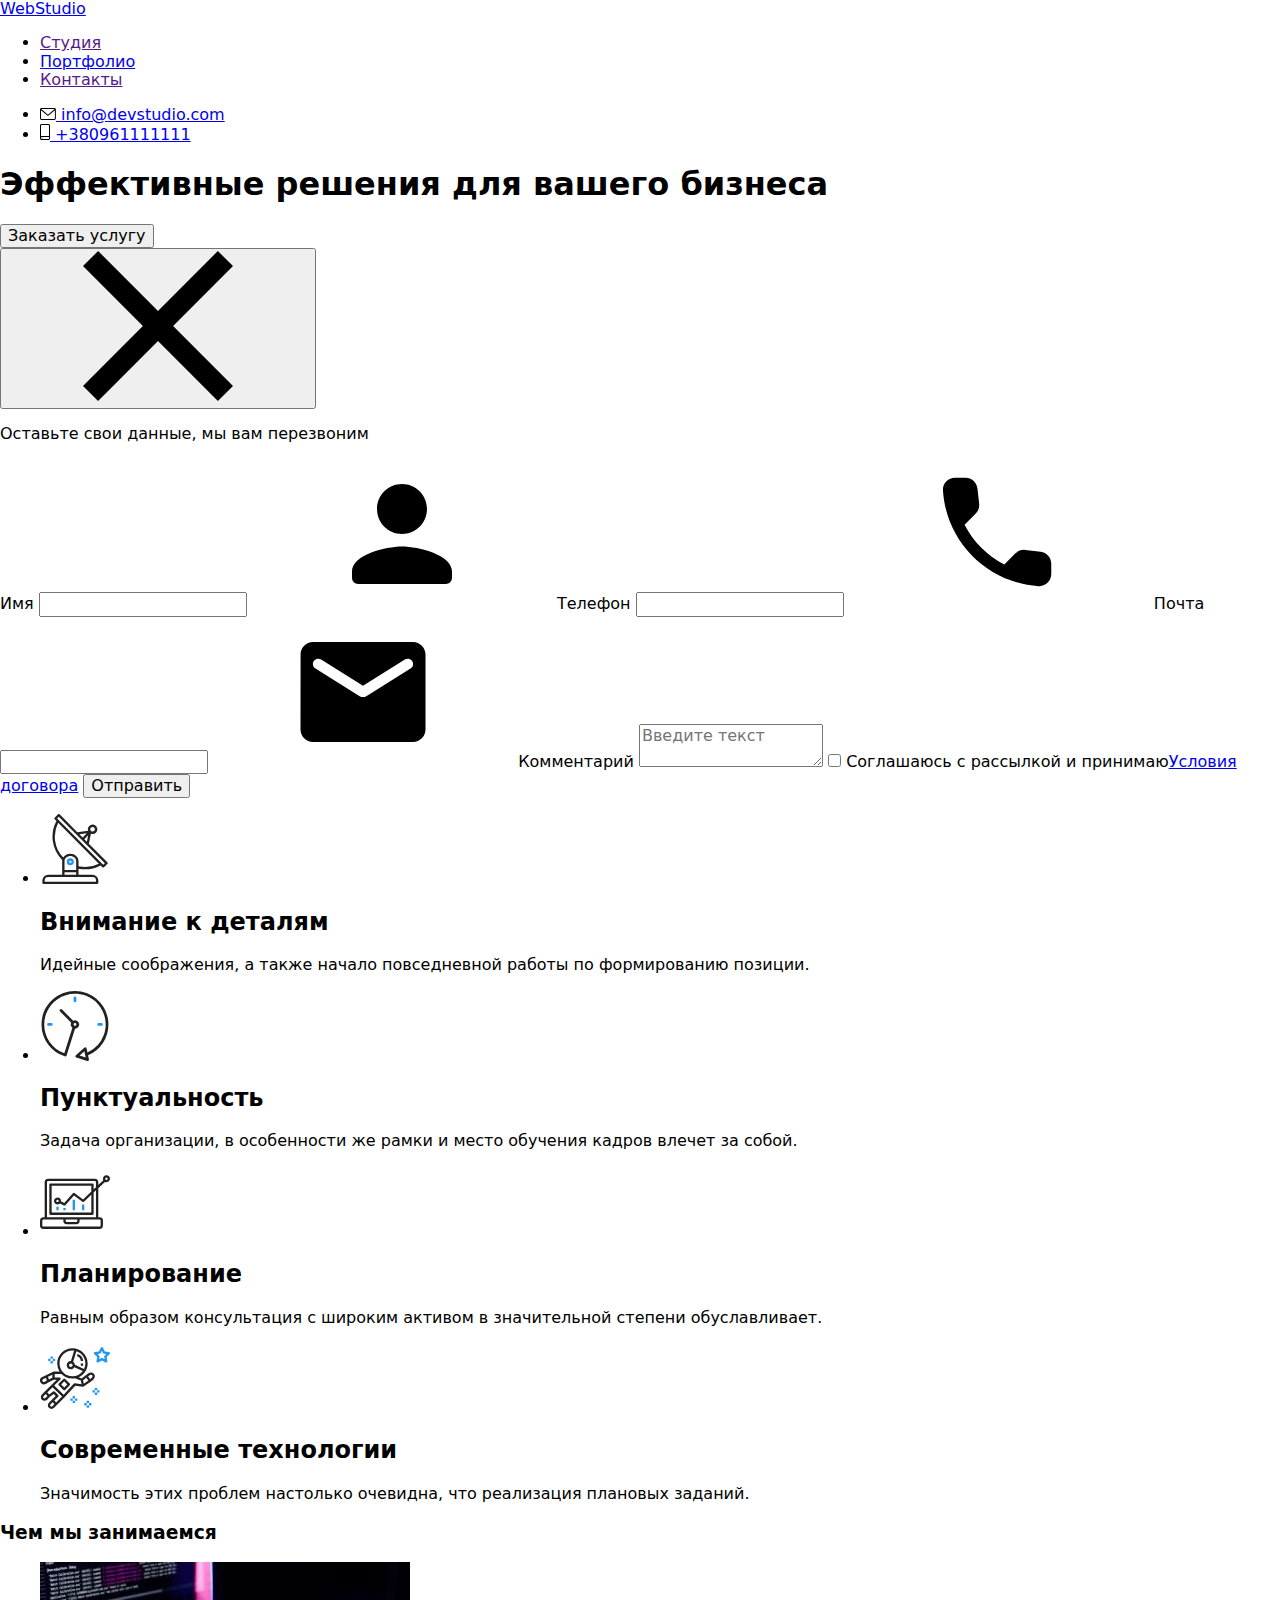
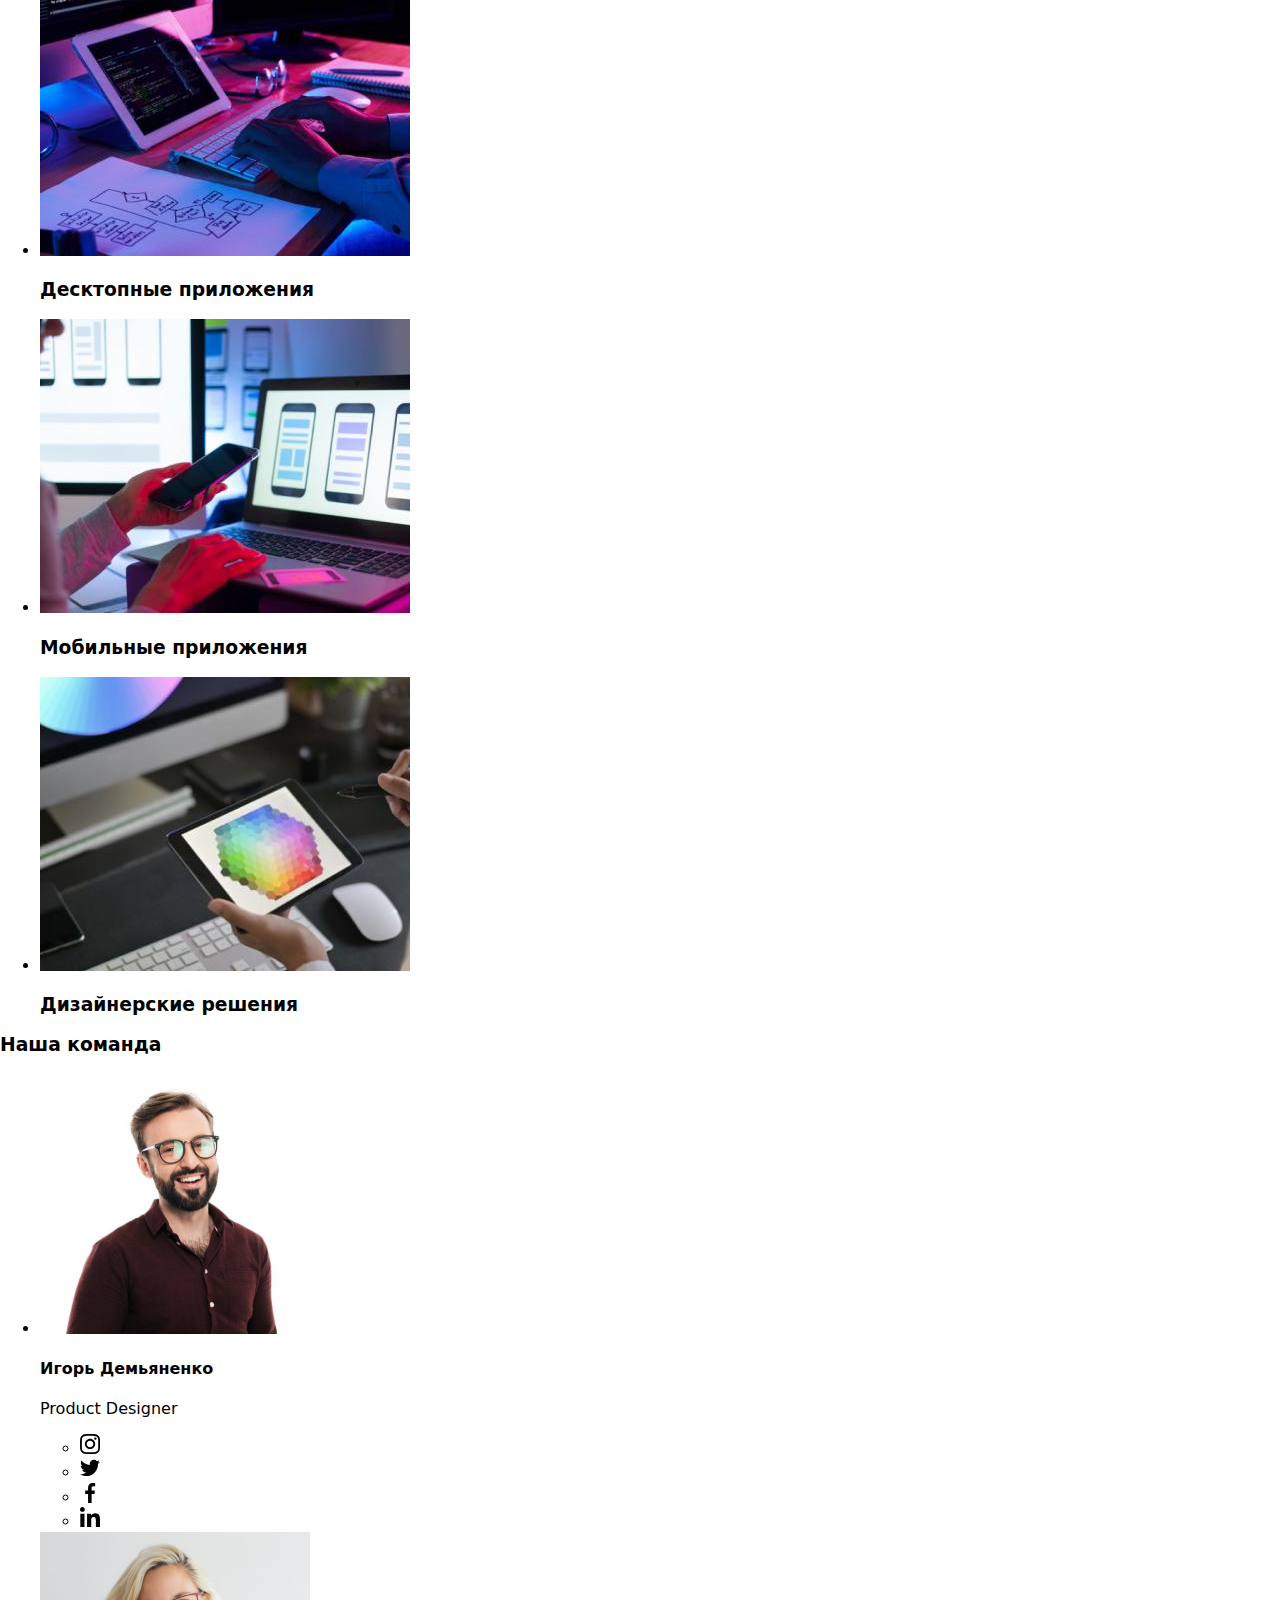
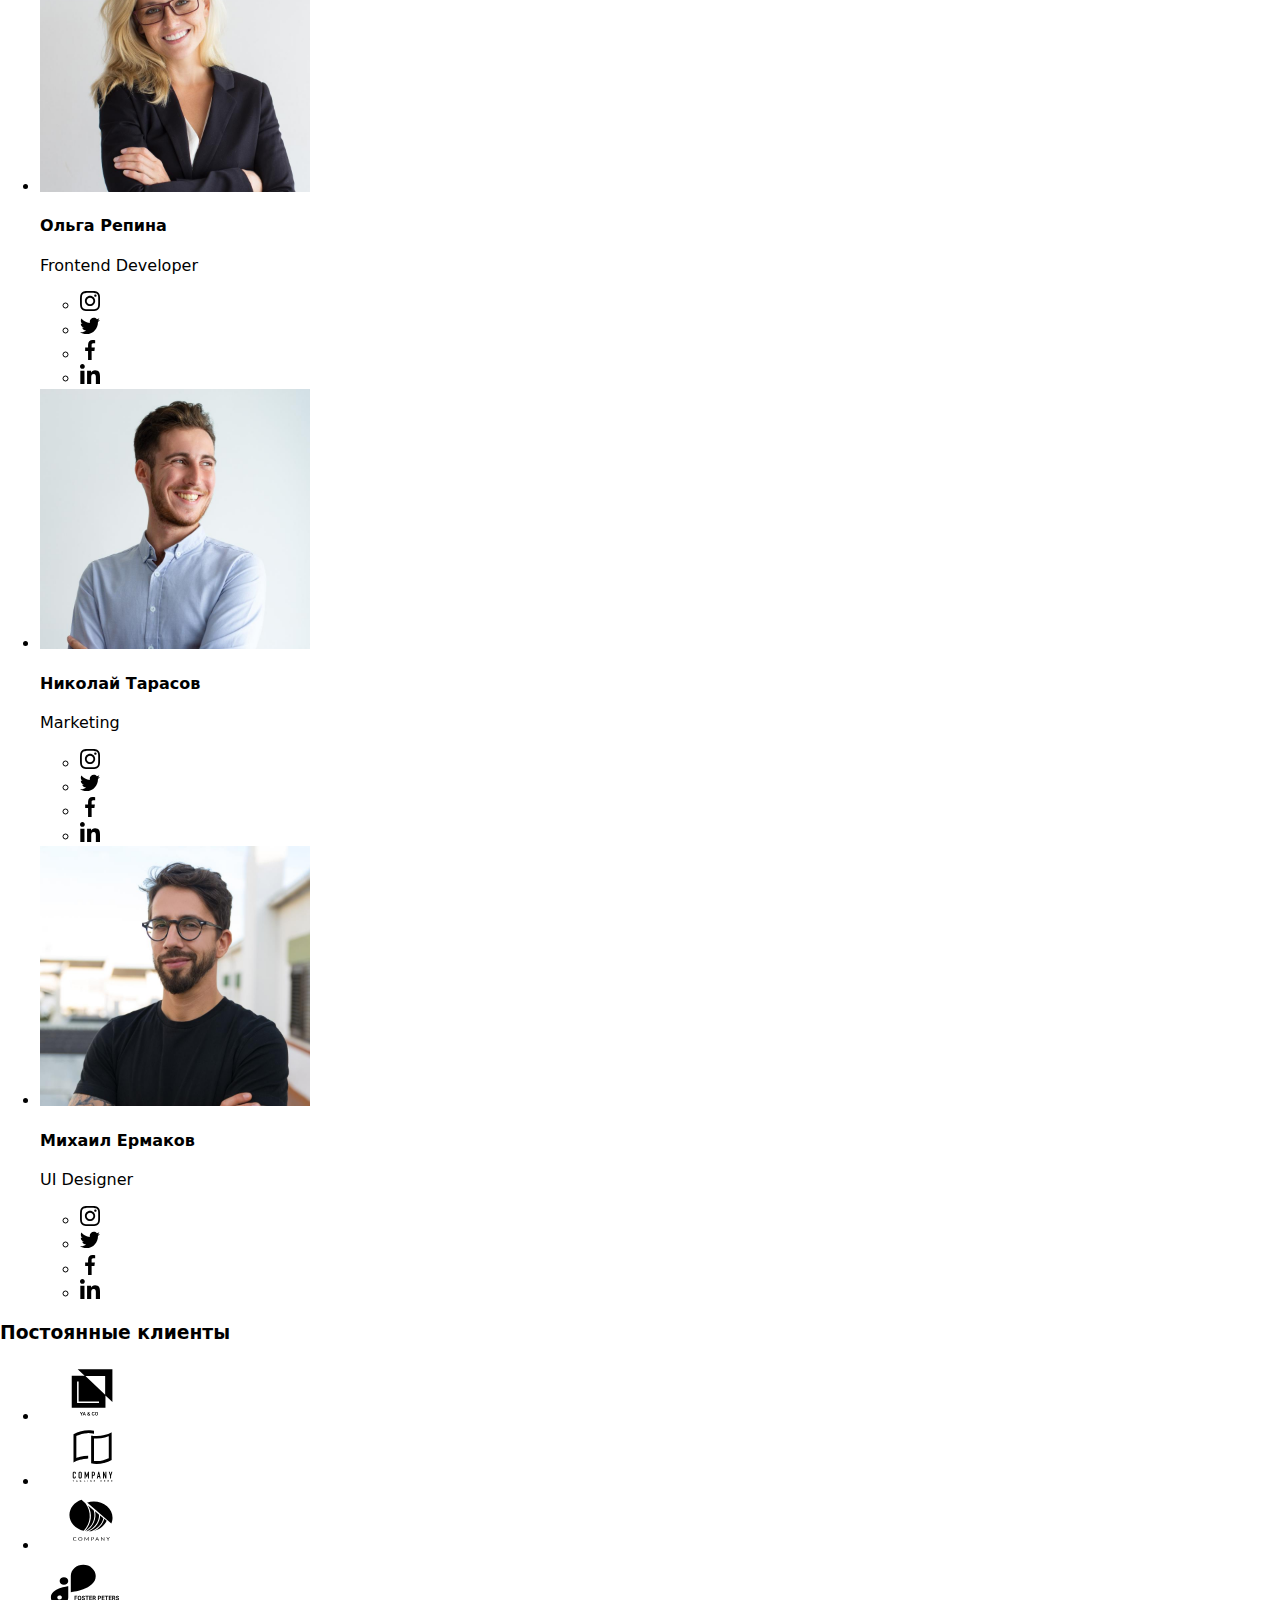
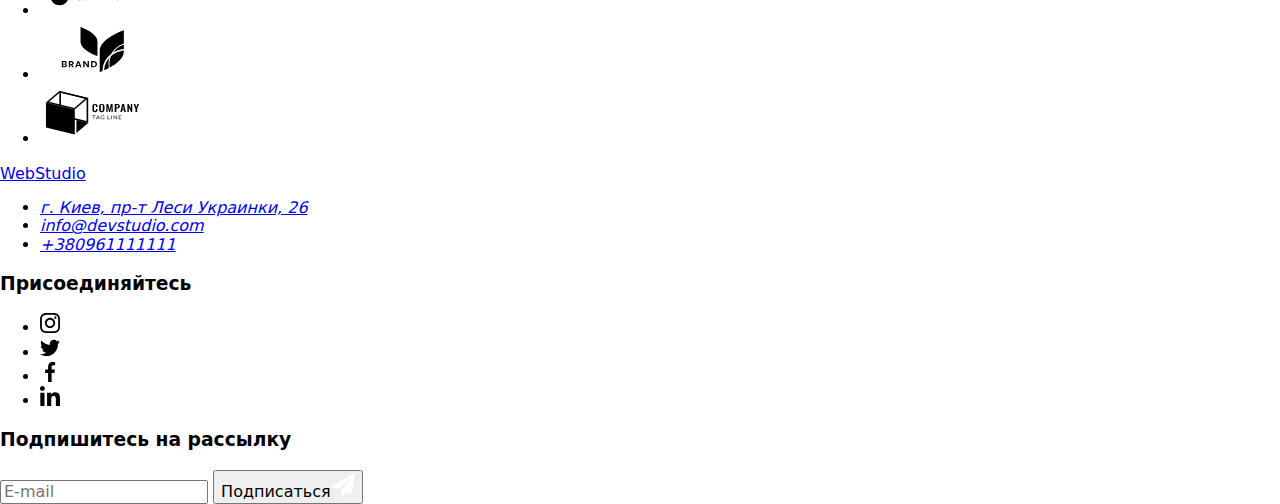
==== commit 70c23d85: "update html" ====
--- a/index.html
+++ b/index.html
@@ -10,7 +10,7 @@
     <link href="https://fonts.googleapis.com/css2?family=Raleway:wght@700&family=Roboto:wght@400;500;700;900&display=swap"
         rel="stylesheet">
     <link rel="stylesheet" href="https://cdnjs.cloudflare.com/ajax/libs/modern-normalize/1.1.0/modern-normalize.min.css">
-    <link rel="stylesheet" href="./css/styles.css">
+    <link rel="stylesheet" href="./css/main.min.css">
 </head>
 
 <body>
--- a/css/main.min.css
+++ b/css/main.min.css
@@ -0,0 +1 @@
+/* No CSS *//*# sourceMappingURL=main.min.css.map */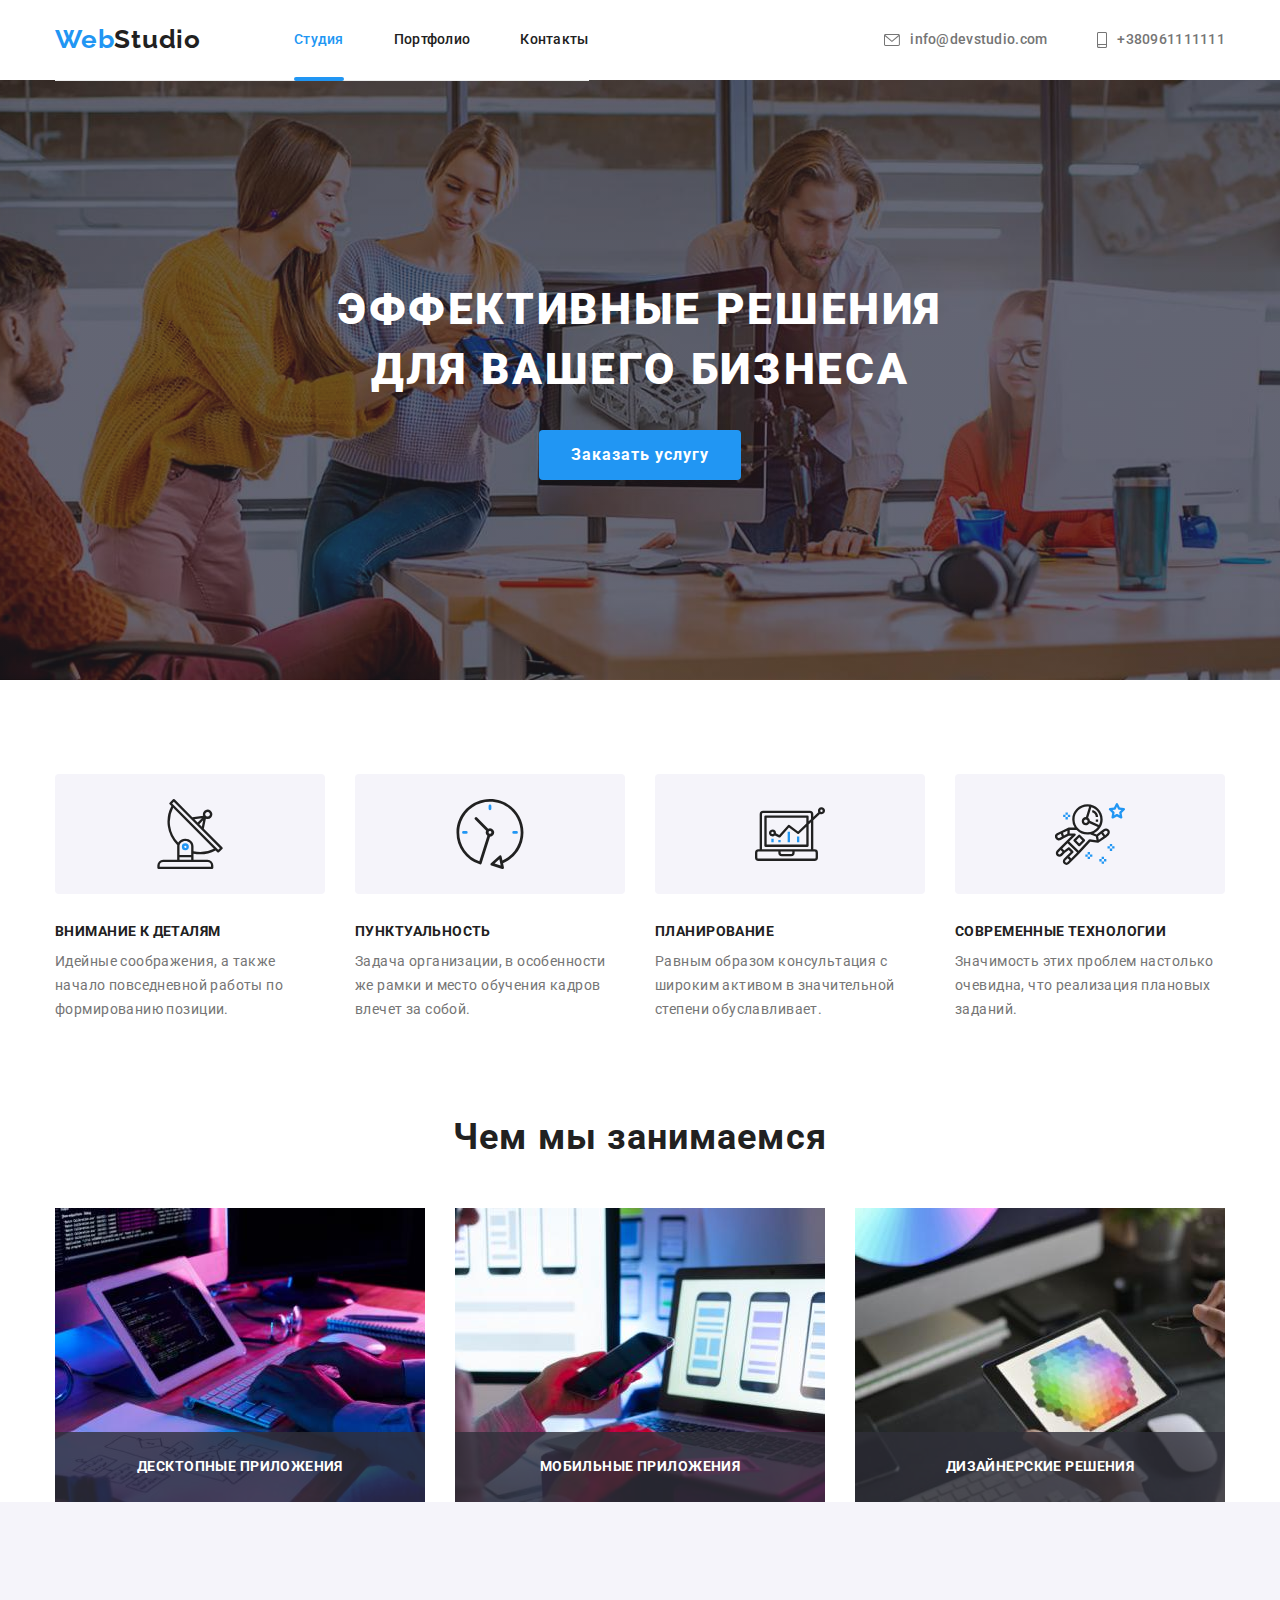
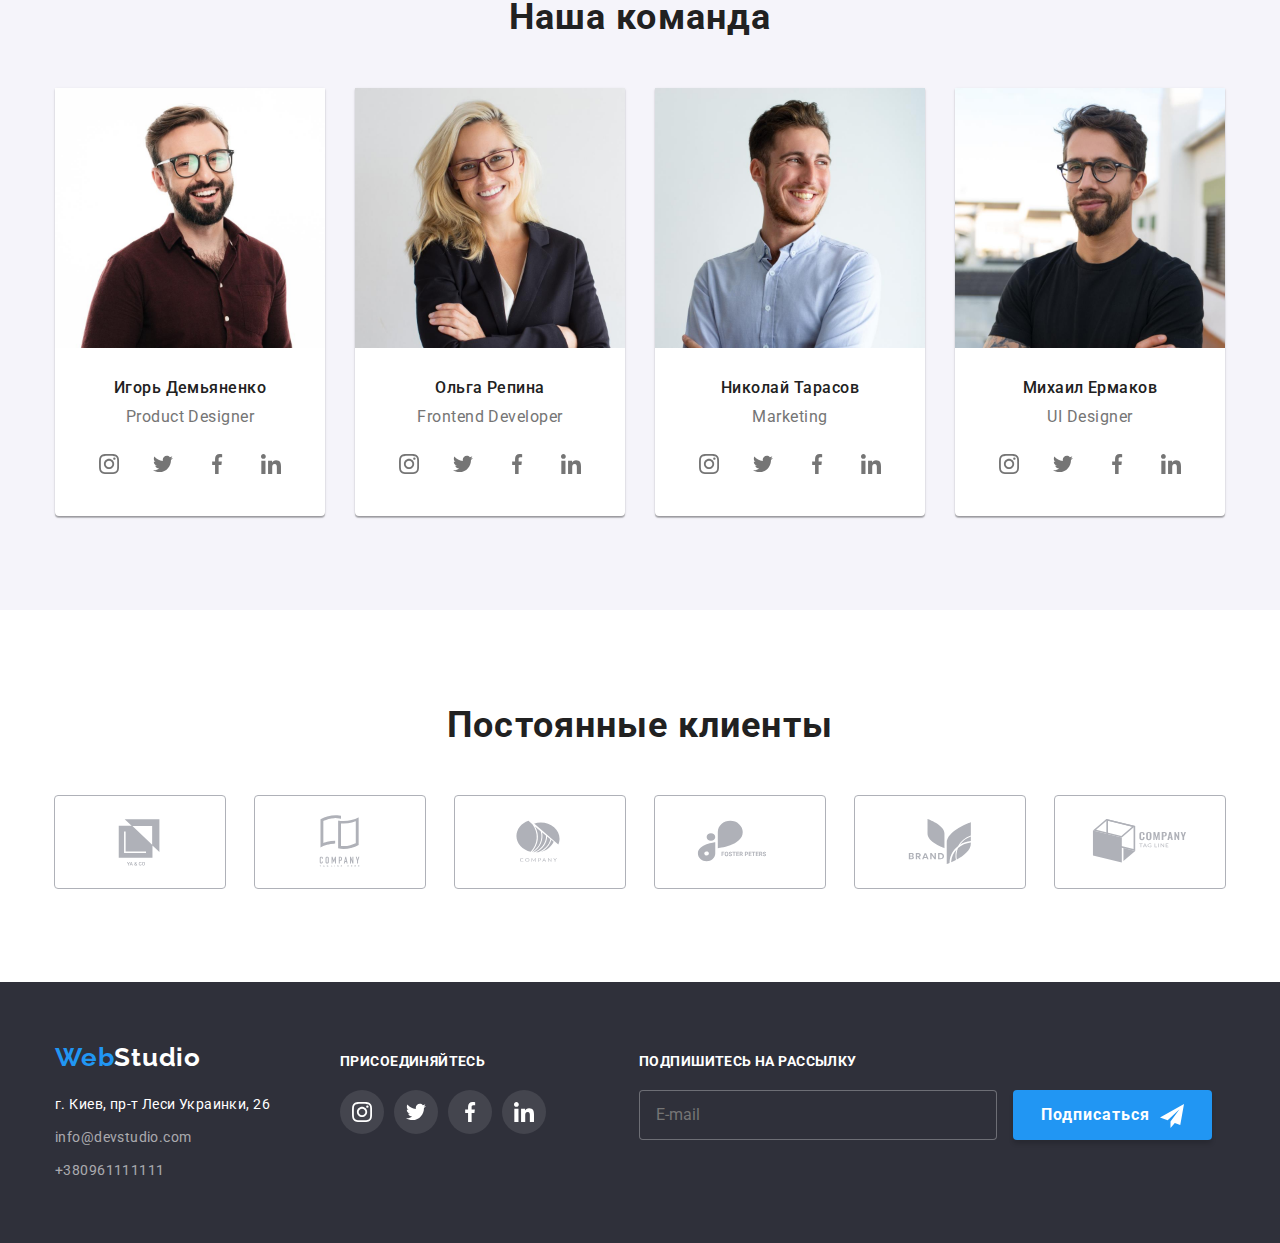
==== commit 24e0634f: "update index.html" ====
--- a/index.html
+++ b/index.html
@@ -97,7 +97,6 @@
                 </label>
                 <button class="modal-button" type="submit">Отправить</button>
                 </form>
-            </form>
         </div>
     </div>
 
--- a/css/main.min.css
+++ b/css/main.min.css
@@ -1 +1,2 @@
-/* No CSS *//*# sourceMappingURL=main.min.css.map */+:root{--primary-text-color: #212121;--secondary-text-color: #757575;--accent-color: #2196f3;--primary-white-color: #ffffff;--secondary-bg-color: #2f303a}html{box-sizing:border-box}*,*::before,*::after{box-sizing:inherit}body{background:var(--primary-white-color);font-family:Roboto, sans-serif}p,h1,h2,h3,h4,h5,h6{margin:0}ul{padding:0;margin:0;list-style:none}.container{margin:0 auto;max-width:1200px;padding-left:15px;padding-right:15px}.section{padding-top:94px;padding-bottom:94px}.img{display:block;max-width:100%;height:auto}.header{max-height:80px;margin:0}.main-nav{display:flex;align-content:center;align-self:center;justify-content:center;border-bottom:1px solid #ececec}.logo{align-self:center;padding-top:24px;padding-bottom:25px;color:var(--accent-color);text-decoration:none;font-style:normal;font-weight:700;font-size:26px;line-height:1.19;letter-spacing:0.03em;font-family:Raleway}.logo-part{color:var(--primary-text-color)}.site-nav__link{display:block;padding-top:32px;padding-bottom:32px;color:var(--primary-text-color);font-family:Roboto;font-style:normal;font-weight:500;font-size:14px;line-height:1.14;letter-spacing:0.02em;text-decoration:none;transition:color 250ms cubic-bezier(0.4, 0, 0.2, 1)}.site-nav__link:hover,.site-nav__link:focus{color:var(--accent-color)}.site-nav__link.current{position:relative;color:var(--accent-color)}.site-nav__link.current::after{content:"";position:absolute;bottom:-1px;display:block;width:100%;height:4px;background-color:var(--accent-color);border-radius:2px}.site-nav{display:flex;margin-left:93px}.site-nav__item{margin-right:50px}.site-nav__item:last-child{margin-right:0}.contacts-nav{display:flex;margin-left:auto;align-self:center}.contacts-nav__item+.contacts-nav__item{margin-left:50px}.contacts-nav__link{display:inline-flex;align-items:center;padding-top:32px;padding-bottom:32px;color:var(--secondary-text-color);font-family:Roboto;font-style:normal;font-weight:500;font-size:14px;line-height:1.14;letter-spacing:0.02em;text-decoration:none;transition:color 250ms cubic-bezier(0.4, 0, 0.2, 1)}.contacts-nav__link:hover,.contacts-nav__link:focus{color:var(--accent-color)}.contacts-nav__header-icon{margin-right:10px;fill:var(--secondary-text-color)}.contacts-nav__link:hover .contacts-nav__header-icon,.contacts-nav__link:focus .contacts-nav__header-icon{fill:var(--accent-color)}.hero{max-width:1600px;max-height:600px;padding-top:200px;padding-bottom:200px;margin:0 auto;text-align:center;background-color:#c4c4c4;background-image:linear-gradient(rgba(47,48,58,0.4), rgba(47,48,58,0.4)),url(../images/herobg.jpg);background-repeat:no-repeat;background-size:cover;background-position:center}.hero .container{display:flex;flex-direction:column;align-items:center}.hero__title{margin-bottom:30px;max-width:696px;color:var(--primary-white-color);font-family:Roboto;font-weight:900;font-size:44px;line-height:1.36;text-align:center;letter-spacing:0.06em;text-transform:uppercase}.hero__button{padding:10px 32px;background-color:var(--accent-color);color:var(--primary-white-color);font-family:Roboto;font-weight:700;font-size:16px;line-height:1.88;text-align:center;letter-spacing:0.06em;border-radius:4px;border:none;cursor:pointer}.backdrop{position:fixed;top:0;left:0;width:100%;height:100%;z-index:5;background-color:rgba(0,0,0,0.2);transition:opacity 250ms cubic-bezier(0.4, 0, 0.2, 1),visibility 250ms cubic-bezier(0.4, 0, 0.2, 1)}.backdrop.is-hidden{opacity:0;visibility:hidden;pointer-events:none}.modal{position:absolute;top:50%;left:50%;width:528px;min-height:581px;padding:40px;background-color:var(--primary-white-color);box-shadow:0px 1px 3px rgba(0,0,0,0.12),0px 1px 1px rgba(0,0,0,0.14),0px 2px 1px rgba(0,0,0,0.2);border-radius:4px;transform:translate(-50%, -50%);transition:transform 250ms cubic-bezier(0.4, 0, 0.2, 1),box-shadow 250ms cubic-bezier(0.4, 0, 0.2, 1)}.backdrop.is-hidden .modal{transform:translate(-50%, -50%) scale(0.7)}.modal__button-close{position:absolute;top:0;right:0;width:30px;height:30px;margin:8px 8px;display:flex;align-items:center;justify-content:center;background-color:#ffffff;border:1px solid rgba(0,0,0,0.1);box-sizing:border-box;border-radius:50%;cursor:pointer}.modal__icon-close{width:18px;height:18px;fill:#000000;transition:fill 250ms cubic-bezier(0.4, 0, 0.2, 1)}.modal__button-close:hover .modal__icon-close{fill:var(--accent-color)}.modal__title{margin-bottom:12px;font-weight:bold;font-size:20px;line-height:1.15;text-align:center;letter-spacing:0.03em;color:var(--primary-text-color)}.modal__form{display:flex;flex-direction:column;width:448px}.modal-label{display:block;position:relative;margin-bottom:15px;font-size:12px;line-height:14px;letter-spacing:0.01em;color:var(--secondary-text-color)}.modal-label:focus-within{border-color:var(--accent-color);fill:var(--accent-color);outline:none}.modal-label__title{position:absolute;top:0;left:0;transform:translateY(-70%)}.modal-label__input{margin-top:4px;padding-left:44px;width:100%;height:40px;border:1px solid rgba(33,33,33,0.2);box-sizing:border-box;border-radius:4px;cursor:pointer}.modal-label:focus-within .modal-label__input{border-color:var(--accent-color);fill:var(--accent-color);outline:none}.modal-label__icon{position:absolute;top:33%;left:12px;width:18px;height:18px;cursor:pointer}.modal-label__area-text{width:100%;height:120px;margin-top:4px;padding:12px 16px;border:1px solid rgba(33,33,33,0.2);box-sizing:border-box;border-radius:4px;resize:none}.modal-label__area-text:focus{border-color:var(--accent-color);fill:var(--accent-color);outline:none}.modal-label__area-text::placeholder{font-size:14px;line-height:1.14;letter-spacing:0.01em;color:rgba(117,117,117,0.5)}.modal-check{display:flex;justify-content:center;align-items:center;font-size:14px;line-height:1.71;color:var(--secondary-text-color);cursor:pointer}.modal-check__checkbox{-webkit-appearance:none;-moz-appearance:none;appearance:none;position:absolute}.modal-check__icon-check{width:16px;height:15px;margin-right:8px;border:2px solid var(--primary-text-color);border-radius:2px;transition:border-color 250ms cubic-bezier(0.4, 0, 0.2, 1),background-color 250ms cubic-bezier(0.4, 0, 0.2, 1)}.modal-check__checkbox:checked+.modal-check__icon-check{border-color:var(--accent-color);background-color:var(--accent-color);background-image:url("../images/check.svg");background-size:contain;background-origin:border-box}.modal-check__terms-link{font-size:14px;line-height:1.71;letter-spacing:0.03em;text-decoration-line:underline;color:var(--accent-color)}.modal-button{width:200px;height:50px;margin:30px auto 40px auto;font-weight:700;font-size:16px;line-height:1.87;letter-spacing:0.06em;color:var(--primary-white-color);background:var(--accent-color);border-radius:4px;transition:box-shadow 250ms cubic-bezier(0.4, 0, 0.2, 1);cursor:pointer}.modal-button:hover,.modal-button:focus{box-shadow:0px 4px 4px rgba(0,0,0,0.15)}.benefits{display:flex}.benefits-item{width:270px;margin-right:30px}.benefits-item:last-child{margin-right:0}.benefits-item__title{margin-top:0;margin-bottom:0;padding-bottom:10px;font-family:Roboto;font-style:normal;font-weight:700;font-size:14px;line-height:1.14;letter-spacing:0.03em;text-transform:uppercase;color:var(--primary-text-color)}.benefits-item__text{margin-top:0;margin-bottom:0;font-family:Roboto;font-style:normal;font-weight:400;font-size:14px;line-height:1.71;letter-spacing:0.03em;color:var(--secondary-text-color)}.benefits-item__icon-block{display:flex;align-items:center;justify-content:center;width:270px;height:120px;background-color:#f5f4fa;border-radius:4px;margin-bottom:30px}.work__title{margin-top:0;margin-bottom:50px;font-family:Roboto;font-style:normal;font-weight:700;font-size:36px;line-height:1.17;text-align:center;letter-spacing:0.03em;color:var(--primary-text-color)}.work-items{display:flex}.work-items__item{width:370px;margin-right:30px}.work-items__item:last-child{margin-right:0}.work-items__box-image{position:relative}.work-items__work-box{position:absolute;bottom:0;right:0;display:flex;justify-content:center;align-items:center;width:100%;height:70px;background-color:rgba(47,48,58,0.8)}.work-items__work-box-title{font-weight:700;font-size:14px;line-height:1.14;text-align:center;letter-spacing:0.03em;text-transform:uppercase;color:var(--primary-white-color)}.team{background-color:#f5f4fa}.team__title{margin-bottom:50px;font-weight:700;font-size:36px;line-height:1.17;text-align:center;letter-spacing:0.03em;color:var(--primary-text-color)}.team-item__member{margin-top:30px;margin-bottom:10px;font-family:Roboto;font-style:normal;font-weight:500;font-size:16px;line-height:1.19;text-align:center;letter-spacing:0.03em;color:var(--primary-text-color)}.team-item__profession{margin-top:0;margin-bottom:0;font-family:Roboto;font-style:normal;font-weight:400;font-size:16px;line-height:1.19;text-align:center;letter-spacing:0.03em;color:var(--secondary-text-color)}.team-list{display:flex}.team-list .team-item{width:370px;margin-right:30px;background-color:var(--primary-white-color);box-shadow:0px 1px 3px rgba(0,0,0,0.12),0px 1px 1px rgba(0,0,0,0.14),0px 2px 1px rgba(0,0,0,0.2);border-radius:0px 0px 4px 4px}.team-list .team-item:last-child{margin-right:0}.team-social{display:flex;padding:16px 32px 30px 32px}.team-social__item{margin-right:10px}.team-social__item:last-child{margin-right:0}.team-social__link{display:inline-flex;align-items:center;justify-content:center;width:44px;height:44px;background-color:var(--primary-white-color);border-radius:50%;transition:color 250ms cubic-bezier(0.4, 0, 0.2, 1)}.team-social__link:hover,.team-social__link:focus{background-color:var(--accent-color)}.team-social__icon{fill:var(--secondary-text-color);transition:fill 250ms cubic-bezier(0.4, 0, 0.2, 1)}.team-social__link:hover .team-social__icon,.team-social__link:focus .team-social__icon{fill:var(--primary-white-color)}.clients{background-color:var(--primary-white-color)}.clients__title{margin-bottom:50px;font-weight:700;font-size:36px;line-height:1.17;text-align:center;letter-spacing:0.03em;color:var(--primary-text-color)}.clients-list{display:flex}.clients-item{margin-right:30px}.clients-item:last-child{margin-right:0}.clients-item__icon-block{display:flex;align-items:center;justify-content:center;width:170px;height:92px;background-color:var(--primary-white-color)}.clients-item__link{display:inline-flex;padding:16px 32px;border:1px solid #afb1b8;box-sizing:border-box;border-radius:4px;transition:color 250ms cubic-bezier(0.4, 0, 0.2, 1)}.clients-item__link:hover,.clients-item__link:focus{border:1px solid var(--accent-color)}.clients-item__icon{fill:#afb1b8;transition:fill 250ms cubic-bezier(0.4, 0, 0.2, 1)}.clients-item__link:hover .clients-item__icon{fill:var(--accent-color)}.footer-main{padding-top:60px;padding-bottom:60px;background-color:var(--secondary-bg-color)}.footer{display:flex;align-items:baseline}.footer-nav .logo{display:block;margin-bottom:20px;padding-top:0;padding-bottom:0}.logo-part-2{color:var(--primary-white-color)}.address-list__actual-address{font-family:Roboto;font-style:normal;font-weight:400;font-size:14px;line-height:1.71;letter-spacing:0.03em;color:var(--primary-white-color);text-decoration:none}.address-list__contacts{font-family:Roboto;font-style:normal;font-weight:400;font-size:14px;line-height:1.71;letter-spacing:0.03em;color:rgba(255,255,255,0.6);text-decoration:none;transition:color 250ms cubic-bezier(0.4, 0, 0.2, 1)}.address-list__contacts:hover,.address-list__contacts:focus{color:var(--accent-color)}.address-list__item{margin-bottom:9px}.address-list__item:last-child{margin-bottom:0}.connection{width:206px;height:80px;margin-left:70px}.conection__title{margin-bottom:20px;font-weight:700;font-size:14px;line-height:1.14;letter-spacing:0.03em;text-transform:uppercase;color:var(--primary-white-color)}.connection-social{display:flex}.connection-social__item{margin-right:10px}.connection-social__item:last-child{margin-right:0}.connection-social__link{display:inline-flex;align-items:center;justify-content:center;width:44px;height:44px;background-color:rgba(255,255,255,0.1);border-radius:50%;transition:background-color 250ms cubic-bezier(0.4, 0, 0.2, 1)}.connection-social__link:hover,.connection-social__link:focus{background-color:var(--accent-color)}.connection-social__icon{fill:var(--primary-white-color)}.mailing{min-width:570px;height:86px;margin-left:93px}.mailing-form{margin-left:auto}.mailing__title{margin-bottom:20px;font-weight:700;font-size:14px;line-height:1.14;letter-spacing:0.03em;text-transform:uppercase;color:var(--primary-white-color)}.mailing-form__footer-input{width:358px;height:50px;padding:15px 16px;line-height:1.25;color:rgba(255,255,255,0.6);background-color:#2f303a;border:1px solid rgba(255,255,255,0.3);box-sizing:border-box;border-radius:4px}.mailing-form__footer-button{max-width:200px;height:50px;padding:10px 28px;margin-left:12px;font-weight:700;font-size:16px;line-height:1.88;text-align:center;letter-spacing:0.06em;background-color:var(--accent-color);color:var(--primary-white-color);box-shadow:0px 4px 4px rgba(0,0,0,0.15);border-radius:4px;border:none;cursor:pointer}.mailing-form__icon-send{margin-left:10px;vertical-align:middle}.buttons{display:flex;justify-content:center;margin-bottom:50px}.buttons__item:not(:last-child){margin-right:8px}.buttons__btn{padding:6px 22px;font-family:Roboto;font-weight:500;font-size:16px;line-height:1.63;text-align:center;letter-spacing:0.03em;color:var(--primary-text-color);background-color:#f5f4fa;border-radius:4px;cursor:pointer;border:none;transition:color 250ms cubic-bezier(0.4, 0, 0.2, 1),background-color 250ms cubic-bezier(0.4, 0, 0.2, 1),box-shadow 250ms cubic-bezier(0.4, 0, 0.2, 1)}.buttons__btn:hover,.buttons__btn:focus{background-color:var(--accent-color);color:var(--primary-white-color);box-shadow:0px 3px 1px rgba(0,0,0,0.1),0px 1px 2px rgba(0,0,0,0.08),0px 2px 2px rgba(0,0,0,0.12)}.gallery{display:flex;flex-wrap:wrap}.gallery-item{width:370px;margin-right:30px;margin-bottom:30px;border:1px solid #eeeeee}.gallery-item:nth-child(3n){margin-right:0px}.gallery-item:nth-last-child(-n+3){margin-bottom:0}.gallery-item__link{display:block;text-decoration:none;position:relative;transition:box-shadow 250ms cubic-bezier(0.4, 0, 0.2, 1)}.gallery-item__link:hover,.gallery-item__link:focus{box-shadow:0px 1px 1px rgba(0,0,0,0.12),0px 4px 4px rgba(0,0,0,0.06),1px 4px 6px rgba(0,0,0,0.16)}.gallery-item__title{margin-top:20px;margin-bottom:4px;font-family:Roboto;font-weight:700;font-size:18px;line-height:2;letter-spacing:0.06em;color:var(--primary-text-color)}.gallery-item__text{margin-bottom:20px;font-weight:400;font-size:16px;line-height:1.88;letter-spacing:0.03em;color:var(--secondary-text-color)}.gallery-item__description{padding:20px 24px}.overlay{position:relative;overflow:hidden}.overlay__text{position:absolute;padding:63px 24px;top:0;left:0;width:100%;height:100%;font-size:18px;line-height:1.55;color:var(--primary-white-color);background:rgba(33,150,243,0.9);transform:translateY(100%);transition:transform 250ms cubic-bezier(0.4, 0, 0.2, 1)}.gallery-item__link:hover .overlay__text,.gallery-item__link:focus .overlay__text{transform:translateY(0)}
+/*# sourceMappingURL=main.min.css.map */